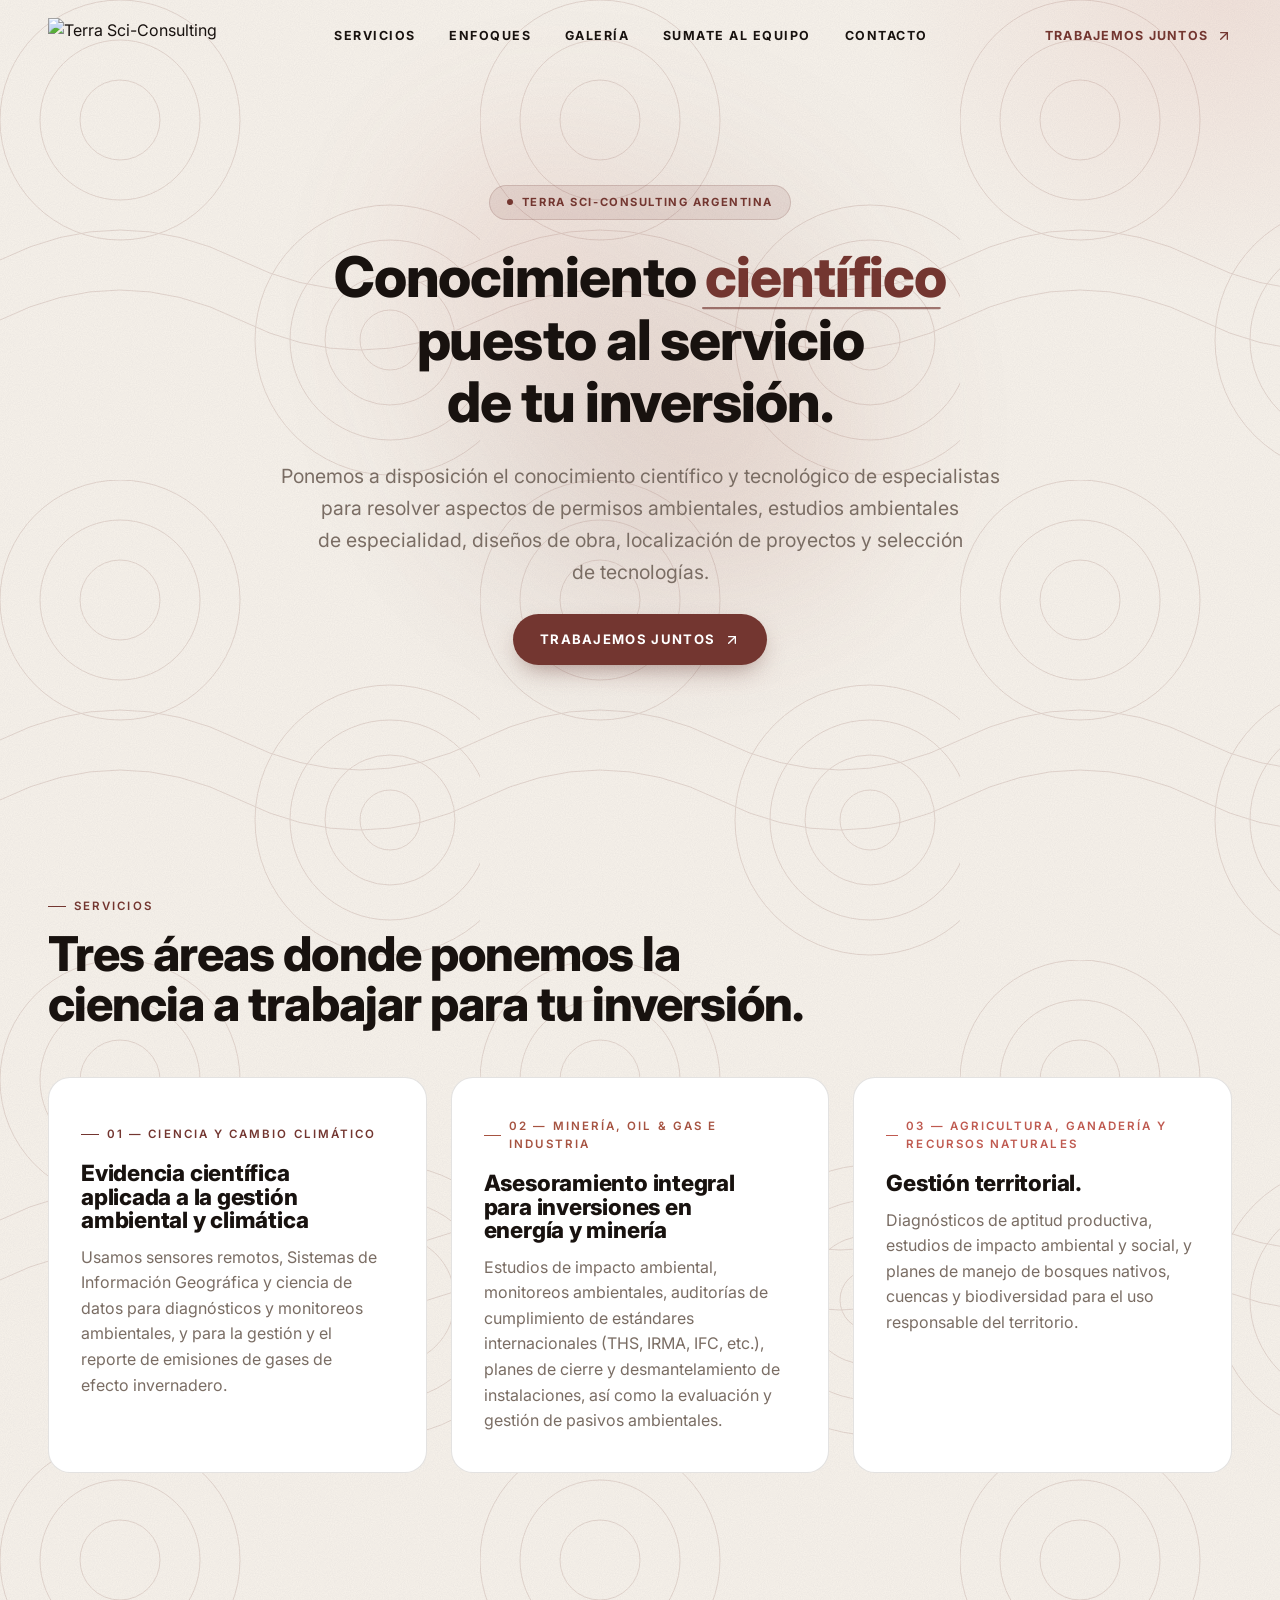
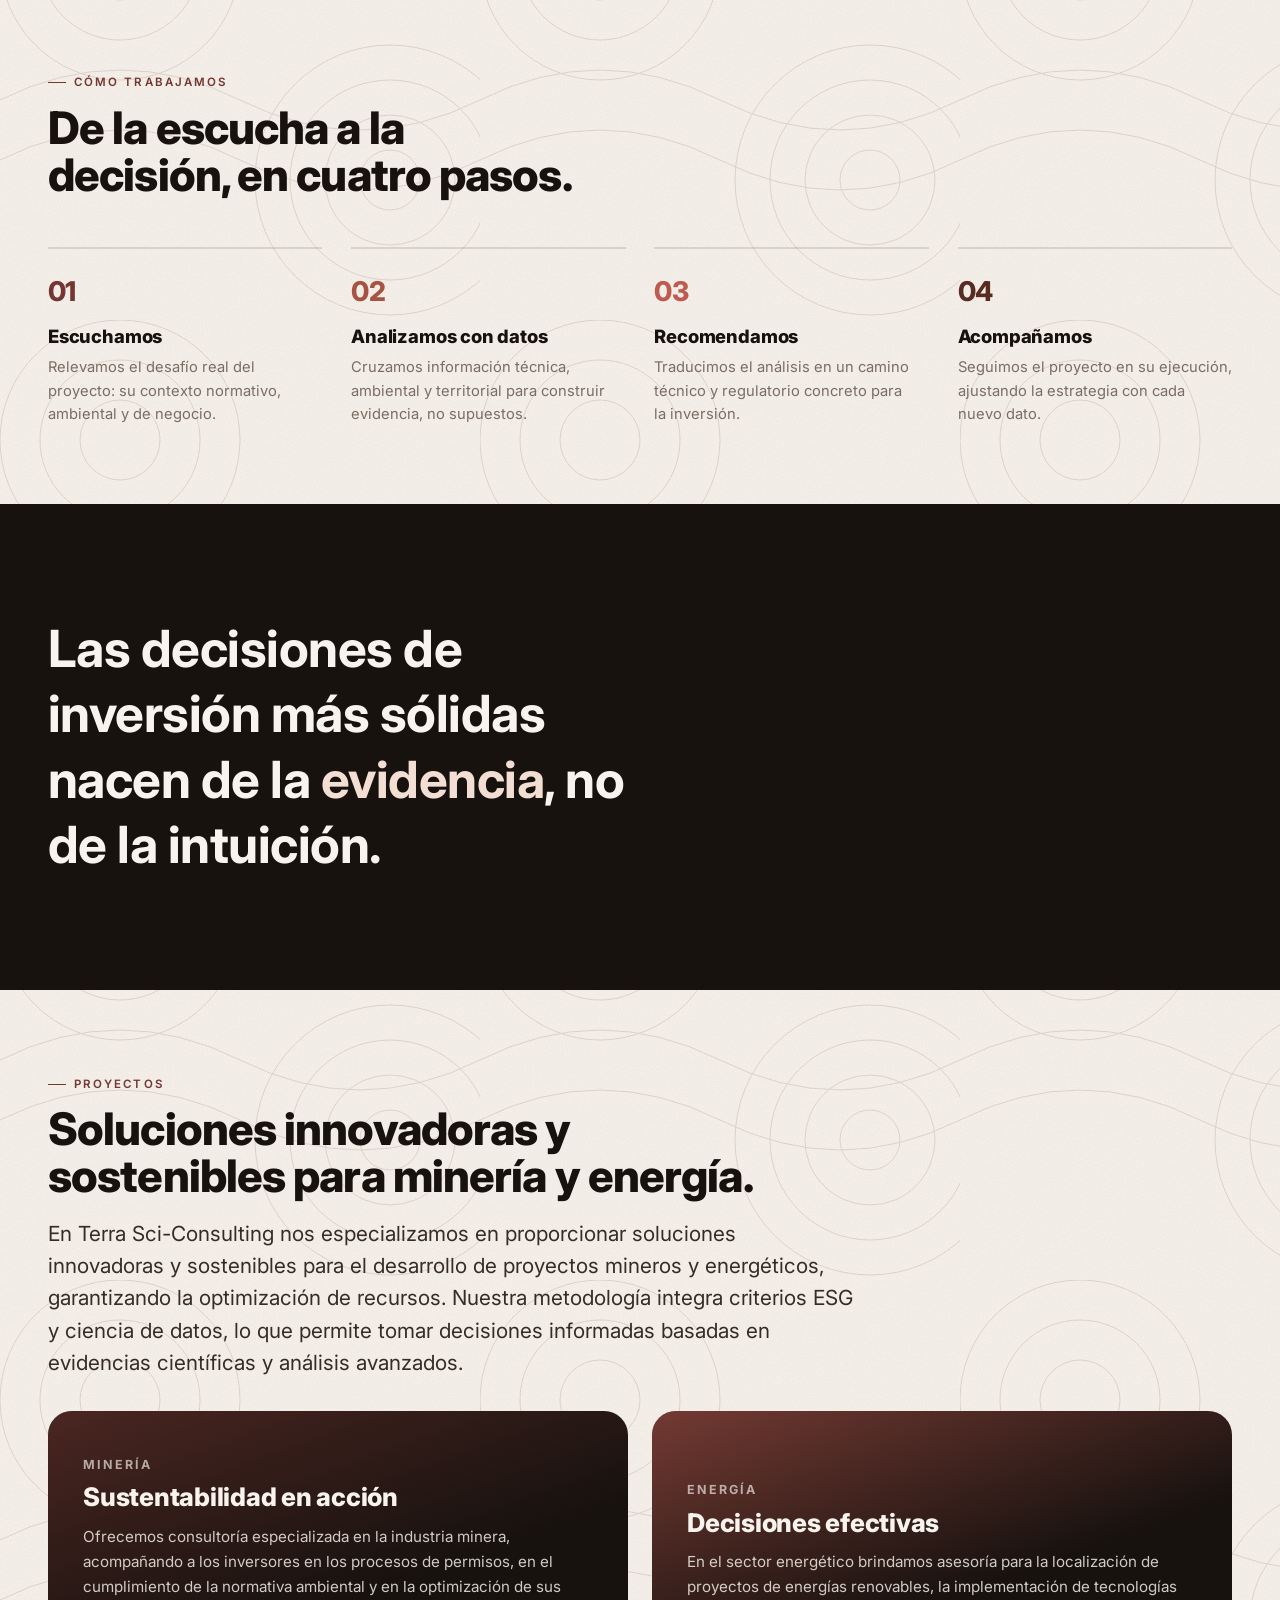
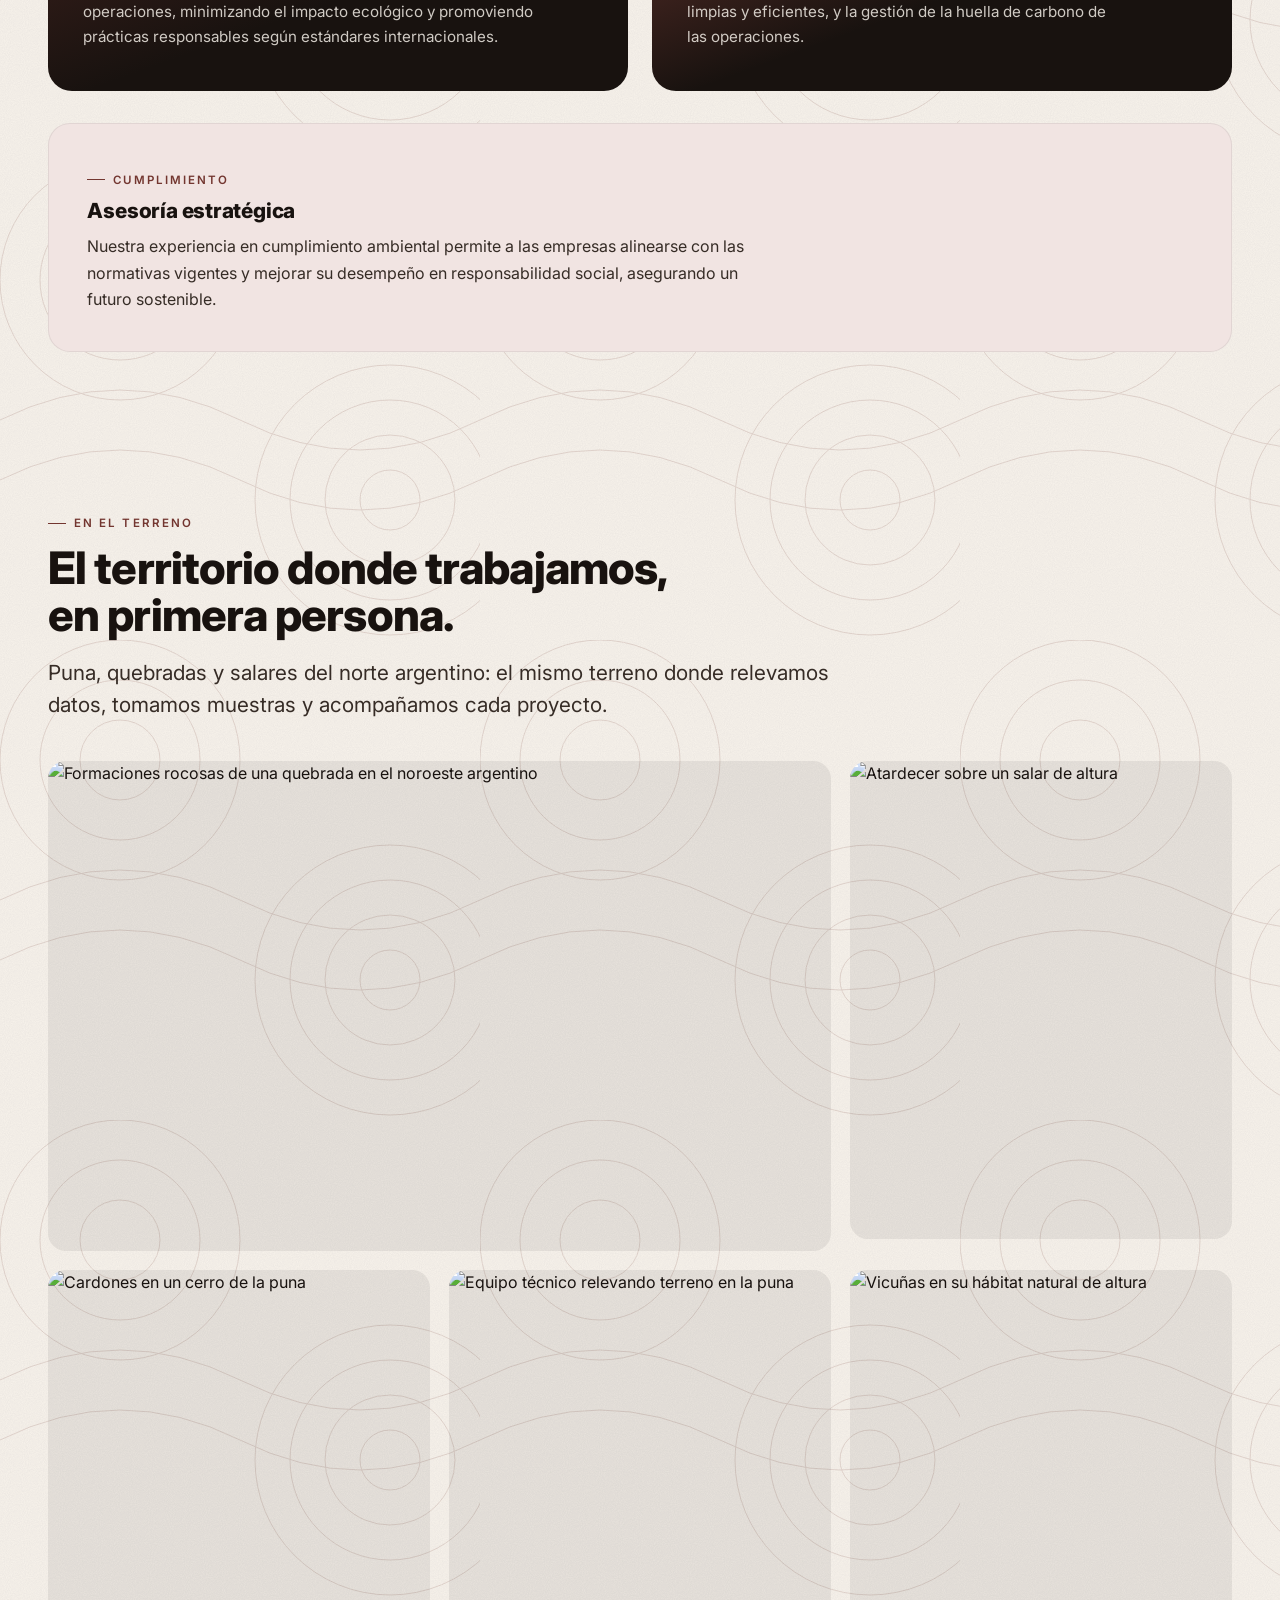
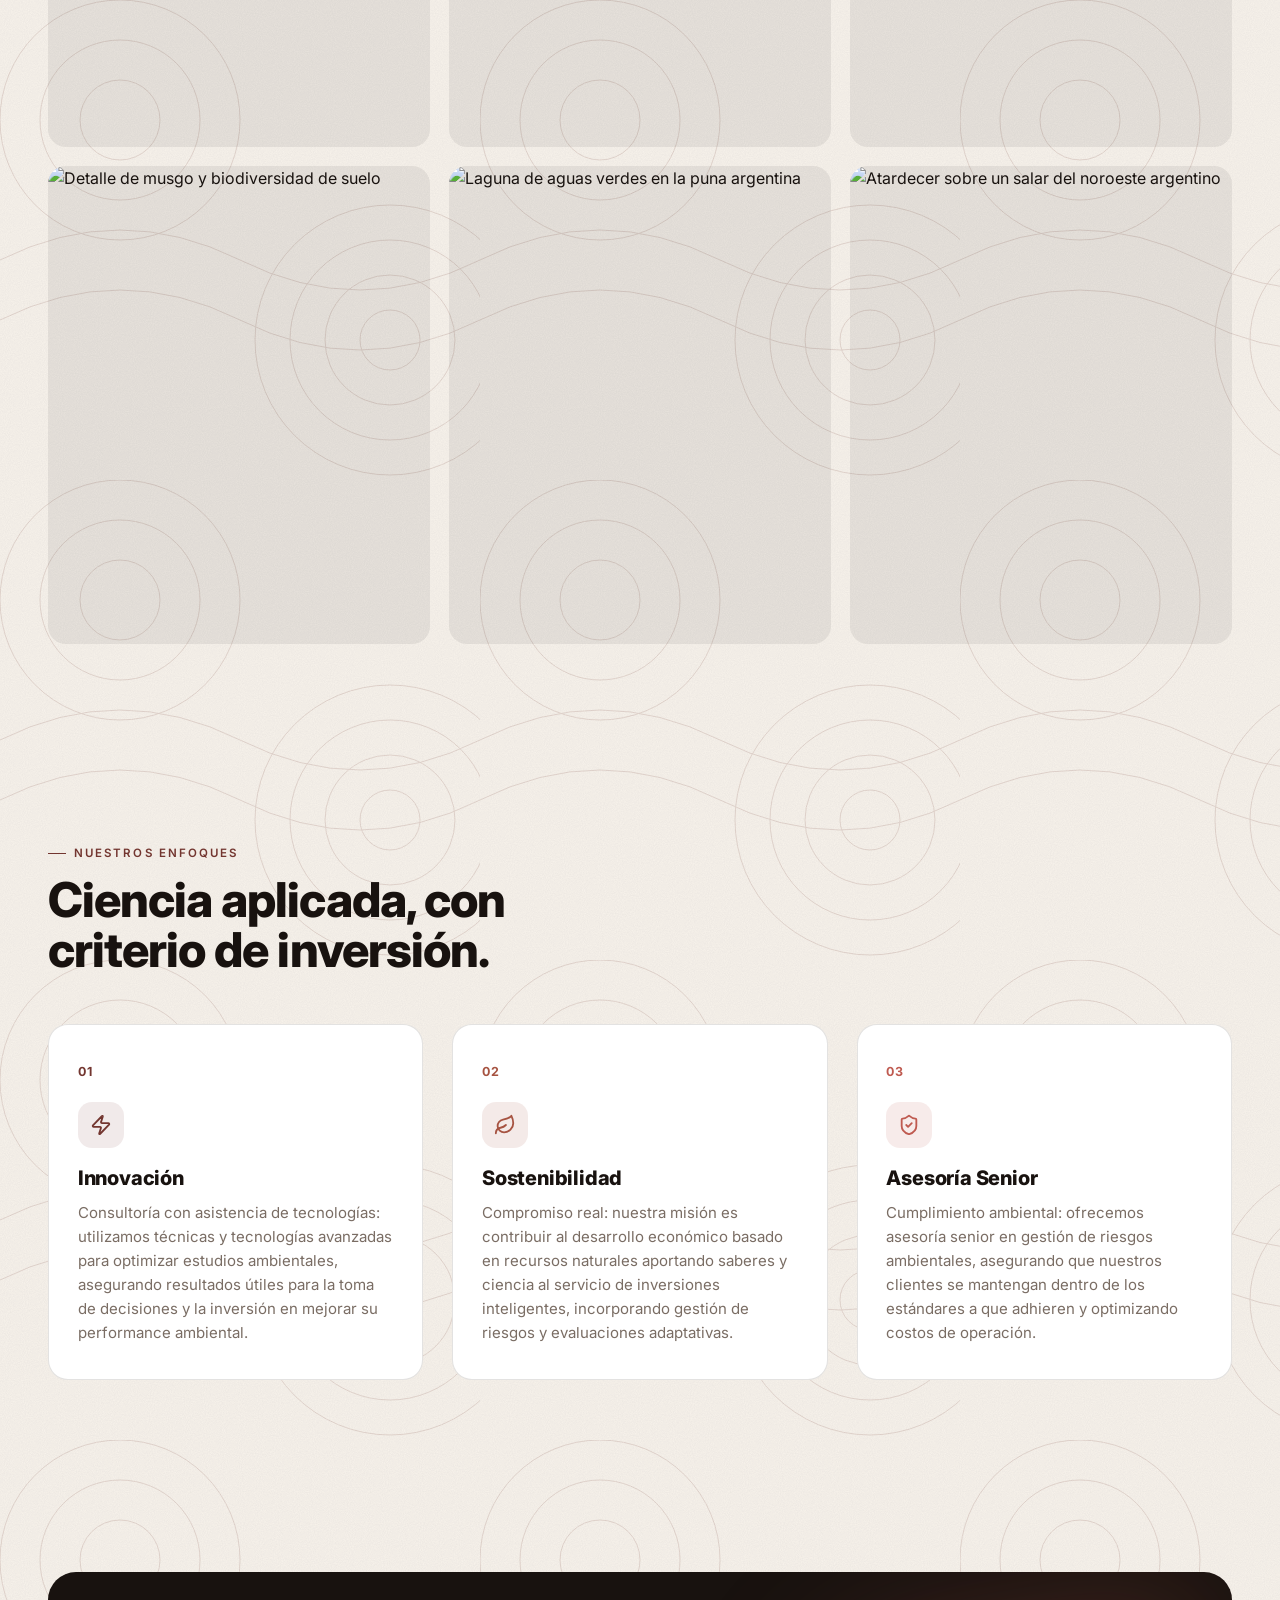
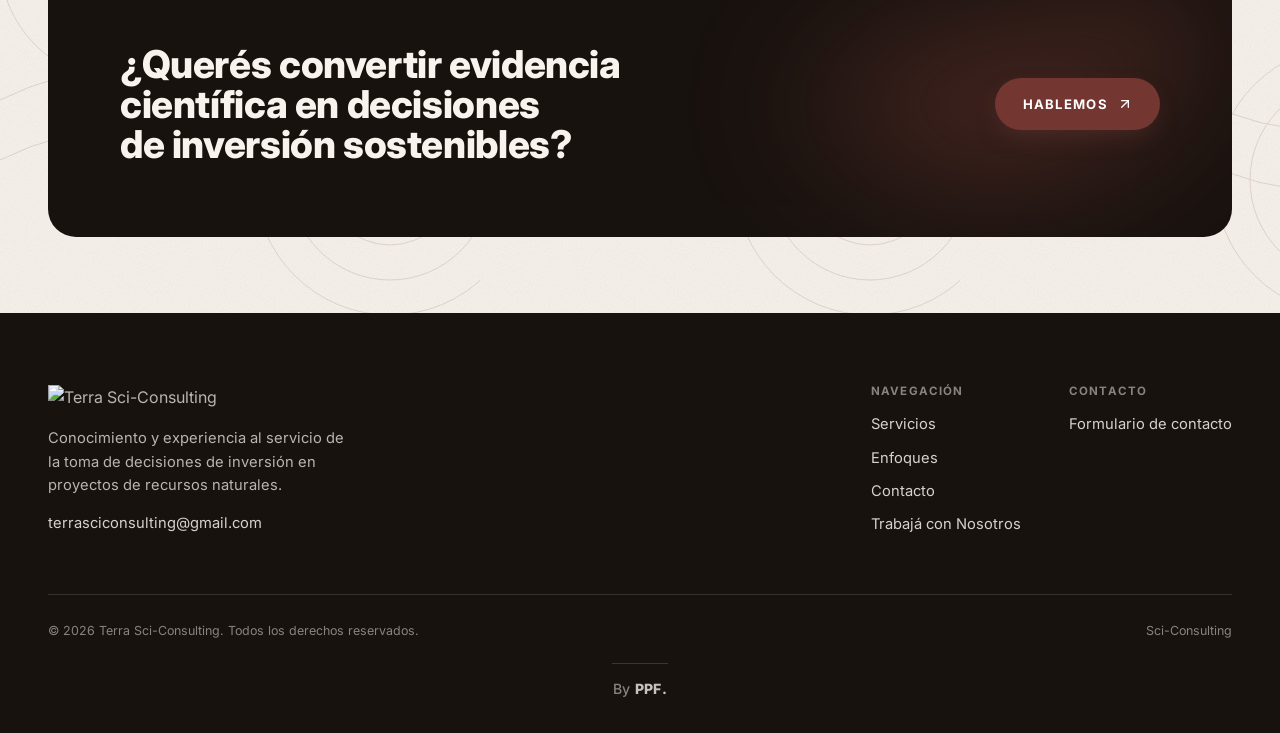
==== index.html @ 1a42ed9b "Add files via upload" ====
<!DOCTYPE html>
<html lang="es">
<head>
<meta charset="UTF-8" />
<meta name="viewport" content="width=device-width, initial-scale=1.0" />
<title>Terra Sci-Consulting — Ciencia al servicio de tus decisiones de inversión</title>
<meta name="description" content="Terra Sci-Consulting asesora inversores en proyectos mineros y energéticos con consultoría ambiental senior, ciencia de datos y criterios ESG." />
<link rel="canonical" href="https://terrasci.com.ar/" />
<meta name="theme-color" content="#733630" />

<meta property="og:type" content="website" />
<meta property="og:site_name" content="Terra Sci-Consulting" />
<meta property="og:locale" content="es_AR" />
<meta property="og:title" content="Terra Sci-Consulting — Ciencia al servicio de tus decisiones de inversión" />
<meta property="og:description" content="Terra Sci-Consulting asesora inversores en proyectos mineros y energéticos con consultoría ambiental senior, ciencia de datos y criterios ESG." />
<meta property="og:url" content="https://terrasci.com.ar/" />
<meta property="og:image" content="https://terrasci.com.ar/assets/img/og-cover.jpg" />
<meta property="og:image:width" content="1200" />
<meta property="og:image:height" content="630" />
<meta name="twitter:card" content="summary_large_image" />
<meta name="twitter:title" content="Terra Sci-Consulting — Ciencia al servicio de tus decisiones de inversión" />
<meta name="twitter:description" content="Terra Sci-Consulting asesora inversores en proyectos mineros y energéticos con consultoría ambiental senior, ciencia de datos y criterios ESG." />
<meta name="twitter:image" content="https://terrasci.com.ar/assets/img/og-cover.jpg" />

<script type="application/ld+json">
{
  "@context": "https://schema.org",
  "@type": "ProfessionalService",
  "name": "Terra Sci-Consulting",
  "url": "https://terrasci.com.ar/",
  "logo": "https://terrasci.com.ar/assets/logo/logo.png",
  "image": "https://terrasci.com.ar/assets/img/og-cover.jpg",
  "email": "terrasciconsulting@gmail.com",
  "description": "Consultoría científica y ambiental para inversores en proyectos mineros, energéticos y agropecuarios en Argentina.",
  "areaServed": "AR"
}
</script>

<link rel="icon" type="image/png" sizes="32x32" href="assets/logo/favicon-32.png" />
<link rel="apple-touch-icon" sizes="180x180" href="assets/logo/favicon-180.png" />

<link rel="preconnect" href="https://fonts.googleapis.com">
<link rel="preconnect" href="https://fonts.gstatic.com" crossorigin>
<link rel="stylesheet" href="https://fonts.googleapis.com/css2?family=Inter:wght@400;500;600;700;800&display=swap">

<link rel="stylesheet" href="styles.css?v=20260704a" />
</head>
<body>
<a class="skip-link" href="#main">Saltar al contenido</a>

<nav class="nav" data-fade-down>
  <div class="container nav-row">
    <a class="nav-logo" href="index.html" aria-label="Terra Sci-Consulting — Inicio">
      <img src="assets/logo/logo.png" alt="Terra Sci-Consulting" />
    </a>
    <div class="nav-links">
      <a class="nav-link" href="#servicios">Servicios</a>
      <a class="nav-link" href="#enfoques">Enfoques</a>
      <a class="nav-link" href="#terreno">Galería</a>
      <a class="nav-link" href="trabaja-con-nosotros.html">Sumate al equipo</a>
      <a class="nav-link" href="contacto.html">Contacto</a>
    </div>
    <a class="nav-cta" href="contacto.html">
      Trabajemos Juntos
      <svg viewBox="0 0 24 24" fill="none" stroke="currentColor" stroke-width="2" stroke-linecap="round" stroke-linejoin="round"><path d="M7 17 17 7"/><path d="M7 7h10v10"/></svg>
    </a>
    <button class="nav-burger" data-menu-open aria-label="Abrir menú">
      <span></span><span></span><span></span>
    </button>
  </div>
</nav>

<div class="nav-mobile" data-mobile-menu data-open="false" aria-hidden="true">
  <div class="nav-mobile-top">
    <a class="nav-logo" href="index.html">
      <img src="assets/logo/logo.png" alt="Terra Sci-Consulting" />
    </a>
    <button class="nav-mobile-close" data-menu-close aria-label="Cerrar menú">
      <svg viewBox="0 0 24 24" fill="none" stroke="currentColor" stroke-width="2" stroke-linecap="round" stroke-linejoin="round"><path d="M18 6 6 18"/><path d="m6 6 12 12"/></svg>
    </button>
  </div>
  <div class="nav-mobile-links">
    <a href="#servicios">Servicios</a>
    <a href="#enfoques">Enfoques</a>
    <a href="#terreno">Galería</a>
    <a href="trabaja-con-nosotros.html">Sumate al equipo</a>
    <a href="contacto.html">Contacto</a>
  </div>
  <a class="nav-mobile-cta" href="contacto.html">
    Trabajemos Juntos
    <svg viewBox="0 0 24 24" fill="none" stroke="currentColor" stroke-width="2" stroke-linecap="round" stroke-linejoin="round"><path d="M7 17 17 7"/><path d="M7 7h10v10"/></svg>
  </a>
</div>

<main id="main">
  <section class="hero hero-centered">
    <div class="hero-blob" aria-hidden="true"></div>
    <img class="mark-watermark mark-br" src="assets/logo/terra-mark-maroon.png" alt="" aria-hidden="true" />
    <div class="hero-inner-centered container">
      <span class="hero-badge" data-fade-up style="transition-delay:.05s">Terra Sci-Consulting Argentina</span>
      <h1 class="hero-title-center" data-fade-up style="transition-delay:.18s">Conocimiento <span class="accent-word">científico<svg class="accent-underline" viewBox="0 0 200 20" preserveAspectRatio="none" aria-hidden="true"><path d="M2 12 L198 12" /></svg></span> puesto al servicio de tu inversión.</h1>
      <p class="hero-subtitle-center" data-fade-up style="transition-delay:.32s">Ponemos a disposición el conocimiento científico y tecnológico de especialistas para resolver aspectos de permisos ambientales, estudios ambientales de especialidad, diseños de obra, localización de proyectos y selección de tecnologías.</p>
      <a class="btn btn-primary" href="contacto.html" data-fade-up style="transition-delay:.46s">
        Trabajemos Juntos
        <svg viewBox="0 0 24 24" width="16" height="16" fill="none" stroke="currentColor" stroke-width="2" stroke-linecap="round" stroke-linejoin="round"><path d="M7 17 17 7"/><path d="M7 7h10v10"/></svg>
      </a>
    </div>
  </section>

  <section class="section" id="servicios">
    <div class="container">
      <span class="eyebrow" data-reveal>Servicios</span>
      <h2 class="h-display" data-reveal style="margin-top:.8rem; font-size:clamp(1.9rem,4vw,3rem); max-width:26ch;">
        Tres áreas donde ponemos la ciencia a trabajar para tu inversión.
      </h2>

      <div class="servicios-grid">
        <article class="servicio-card" data-reveal>
          <span class="eyebrow">01 — Ciencia y Cambio Climático</span>
          <h3>Evidencia científica aplicada a la gestión ambiental y climática</h3>
          <p>Usamos sensores remotos, Sistemas de Información Geográfica y ciencia de datos para diagnósticos y monitoreos ambientales, y para la gestión y el reporte de emisiones de gases de efecto invernadero.</p>
        </article>
        <article class="servicio-card" data-reveal style="transition-delay:.08s">
          <span class="eyebrow">02 — Minería, Oil &amp; Gas e Industria</span>
          <h3>Asesoramiento integral para inversiones en energía y minería</h3>
          <p>Estudios de impacto ambiental, monitoreos ambientales, auditorías de cumplimiento de estándares internacionales (THS, IRMA, IFC, etc.), planes de cierre y desmantelamiento de instalaciones, así como la evaluación y gestión de pasivos ambientales.</p>
        </article>
        <article class="servicio-card" data-reveal style="transition-delay:.16s">
          <span class="eyebrow">03 — Agricultura, Ganadería y Recursos Naturales</span>
          <h3>Gestión territorial.</h3>
          <p>Diagnósticos de aptitud productiva, estudios de impacto ambiental y social, y planes de manejo de bosques nativos, cuencas y biodiversidad para el uso responsable del territorio.</p>
        </article>
      </div>
    </div>
  </section>

  <section class="section-tight" id="metodologia">
    <div class="container">
      <span class="eyebrow" data-reveal>Cómo trabajamos</span>
      <h2 class="h-display" data-reveal style="margin-top:.8rem; font-size:clamp(1.9rem,4vw,2.8rem); max-width:24ch;">
        De la escucha a la decisión, en cuatro pasos.
      </h2>

      <div class="steps-grid">
        <article class="step-card" data-reveal>
          <span class="step-num">01</span>
          <h3>Escuchamos</h3>
          <p>Relevamos el desafío real del proyecto: su contexto normativo, ambiental y de negocio.</p>
        </article>
        <article class="step-card" data-reveal style="transition-delay:.08s">
          <span class="step-num">02</span>
          <h3>Analizamos con datos</h3>
          <p>Cruzamos información técnica, ambiental y territorial para construir evidencia, no supuestos.</p>
        </article>
        <article class="step-card" data-reveal style="transition-delay:.16s">
          <span class="step-num">03</span>
          <h3>Recomendamos</h3>
          <p>Traducimos el análisis en un camino técnico y regulatorio concreto para la inversión.</p>
        </article>
        <article class="step-card" data-reveal style="transition-delay:.24s">
          <span class="step-num">04</span>
          <h3>Acompañamos</h3>
          <p>Seguimos el proyecto en su ejecución, ajustando la estrategia con cada nuevo dato.</p>
        </article>
      </div>
    </div>
  </section>

  <section class="quote-band">
    <div class="container">
      <p class="quote-band-text" data-reveal>Las decisiones de inversión más sólidas nacen de la <span class="accent-word-invert">evidencia</span>, no de la intuición.</p>
    </div>
  </section>

  <section class="section-tight has-mark" id="proyectos">
    <img class="mark-watermark mark-tl" src="assets/logo/terra-mark-maroon.png" alt="" aria-hidden="true" />
    <div class="container">
      <span class="eyebrow" data-reveal>Proyectos</span>
      <h2 class="h-display" data-reveal style="margin-top:.8rem; font-size:clamp(1.9rem,4vw,2.8rem); max-width:26ch;">
        Soluciones innovadoras y sostenibles para minería y energía.
      </h2>
      <p class="lede" data-reveal style="margin-top:1.1rem;">
        En Terra Sci-Consulting nos especializamos en proporcionar soluciones innovadoras y sostenibles para el desarrollo de proyectos mineros y energéticos, garantizando la optimización de recursos. Nuestra metodología integra criterios ESG y ciencia de datos, lo que permite tomar decisiones informadas basadas en evidencias científicas y análisis avanzados.
      </p>

      <div class="focus-grid">
        <article class="focus-card" data-reveal>
          <span class="h-kicker">Minería</span>
          <h3>Sustentabilidad en acción</h3>
          <p>Ofrecemos consultoría especializada en la industria minera, acompañando a los inversores en los procesos de permisos, en el cumplimiento de la normativa ambiental y en la optimización de sus operaciones, minimizando el impacto ecológico y promoviendo prácticas responsables según estándares internacionales.</p>
        </article>
        <article class="focus-card" data-reveal style="transition-delay:.1s">
          <span class="h-kicker">Energía</span>
          <h3>Decisiones efectivas</h3>
          <p>En el sector energético brindamos asesoría para la localización de proyectos de energías renovables, la implementación de tecnologías limpias y eficientes, y la gestión de la huella de carbono de las operaciones.</p>
        </article>
      </div>

      <div class="compliance-block" data-reveal>
        <span class="eyebrow">Cumplimiento</span>
        <h3 style="margin-top:.7rem;">Asesoría estratégica</h3>
        <p>Nuestra experiencia en cumplimiento ambiental permite a las empresas alinearse con las normativas vigentes y mejorar su desempeño en responsabilidad social, asegurando un futuro sostenible.</p>
      </div>
    </div>
  </section>

  <section class="section-tight" id="terreno">
    <div class="container">
      <span class="eyebrow" data-reveal>En el Terreno</span>
      <h2 class="h-display" data-reveal style="margin-top:.8rem; font-size:clamp(1.9rem,4vw,2.8rem); max-width:26ch;">
        El territorio donde trabajamos, en primera persona.
      </h2>
      <p class="lede" data-reveal style="margin-top:1.1rem;">
        Puna, quebradas y salares del norte argentino: el mismo terreno donde relevamos datos, tomamos muestras y acompañamos cada proyecto.
      </p>

      <div class="gallery-grid">
        <figure class="gallery-item gallery-item-wide" data-reveal>
          <img src="assets/img/gallery-canyon.jpg" alt="Formaciones rocosas de una quebrada en el noroeste argentino" loading="lazy" decoding="async" />
        </figure>
        <figure class="gallery-item" data-reveal style="transition-delay:.06s">
          <img src="assets/img/gallery-salar.jpg" alt="Atardecer sobre un salar de altura" loading="lazy" decoding="async" />
        </figure>
        <figure class="gallery-item" data-reveal style="transition-delay:.12s">
          <img src="assets/img/gallery-cactus.jpg" alt="Cardones en un cerro de la puna" loading="lazy" decoding="async" />
        </figure>
        <figure class="gallery-item" data-reveal style="transition-delay:.18s">
          <img src="assets/img/gallery-campo.jpg" alt="Equipo técnico relevando terreno en la puna" loading="lazy" decoding="async" />
        </figure>
        <figure class="gallery-item" data-reveal style="transition-delay:.24s">
          <img src="assets/img/gallery-vicunas.jpg" alt="Vicuñas en su hábitat natural de altura" loading="lazy" decoding="async" />
        </figure>
        <figure class="gallery-item" data-reveal style="transition-delay:.3s">
          <img src="assets/img/gallery-musgo.jpg" alt="Detalle de musgo y biodiversidad de suelo" loading="lazy" decoding="async" />
        </figure>
        <figure class="gallery-item" data-reveal style="transition-delay:.36s">
          <img src="assets/img/gallery-foto-reemplazo.jpg" alt="Laguna de aguas verdes en la puna argentina" loading="lazy" decoding="async" />
        </figure>
        <figure class="gallery-item" data-reveal style="transition-delay:.42s">
          <img src="assets/img/gallery-salar-atardecer.jpg" alt="Atardecer sobre un salar del noroeste argentino" loading="lazy" decoding="async" />
        </figure>
      </div>
    </div>
  </section>

  <section class="section" id="enfoques">
    <div class="container">
      <span class="eyebrow" data-reveal>Nuestros Enfoques</span>
      <h2 class="h-display" data-reveal style="margin-top:.8rem; font-size:clamp(1.9rem,4vw,3rem); max-width:22ch;">
        Ciencia aplicada, con criterio de inversión.
      </h2>

      <div class="enfoques-grid">
        <article class="enfoque-card" data-reveal>
          <span class="enfoque-num">01</span>
          <div class="enfoque-icon" aria-hidden="true">
            <svg viewBox="0 0 24 24" fill="none" stroke="currentColor" stroke-width="2" stroke-linecap="round" stroke-linejoin="round"><path d="M4 14a1 1 0 0 1-.78-1.63l9.9-10.2a.5.5 0 0 1 .86.46l-1.92 6.02A1 1 0 0 0 13 10h7a1 1 0 0 1 .78 1.63l-9.9 10.2a.5.5 0 0 1-.86-.46l1.92-6.02A1 1 0 0 0 11 14z"/></svg>
          </div>
          <h3>Innovación</h3>
          <p>Consultoría con asistencia de tecnologías: utilizamos técnicas y tecnologías avanzadas para optimizar estudios ambientales, asegurando resultados útiles para la toma de decisiones y la inversión en mejorar su performance ambiental.</p>
        </article>
        <article class="enfoque-card" data-reveal style="transition-delay:.08s">
          <span class="enfoque-num">02</span>
          <div class="enfoque-icon" aria-hidden="true">
            <svg viewBox="0 0 24 24" fill="none" stroke="currentColor" stroke-width="2" stroke-linecap="round" stroke-linejoin="round"><path d="M11 20A7 7 0 0 1 9.8 6.1C15.5 5 17 4.48 19 2c1 2 2 4.18 2 8 0 5.5-4.78 10-10 10Z"/><path d="M2 21c0-3 1.85-5.36 5.08-6C9.5 14.52 12 13 13 12"/></svg>
          </div>
          <h3>Sostenibilidad</h3>
          <p>Compromiso real: nuestra misión es contribuir al desarrollo económico basado en recursos naturales aportando saberes y ciencia al servicio de inversiones inteligentes, incorporando gestión de riesgos y evaluaciones adaptativas.</p>
        </article>
        <article class="enfoque-card" data-reveal style="transition-delay:.16s">
          <span class="enfoque-num">03</span>
          <div class="enfoque-icon" aria-hidden="true">
            <svg viewBox="0 0 24 24" fill="none" stroke="currentColor" stroke-width="2" stroke-linecap="round" stroke-linejoin="round"><path d="M20 13c0 5-3.5 7.5-7.66 8.95a1 1 0 0 1-.67-.01C7.5 20.5 4 18 4 13V6a1 1 0 0 1 1-1c2 0 4.5-1.2 6.24-2.72a1.17 1.17 0 0 1 1.52 0C14.51 3.81 17 5 19 5a1 1 0 0 1 1 1z"/><path d="m9 12 2 2 4-4"/></svg>
          </div>
          <h3>Asesoría Senior</h3>
          <p>Cumplimiento ambiental: ofrecemos asesoría senior en gestión de riesgos ambientales, asegurando que nuestros clientes se mantengan dentro de los estándares a que adhieren y optimizando costos de operación.</p>
        </article>
      </div>
    </div>
  </section>

  <section class="section-tight">
    <div class="container">
      <div class="cta-band" data-reveal>
        <img class="mark-watermark mark-br" src="assets/logo/terra-mark-white.png" alt="" aria-hidden="true" style="opacity:.1" />
        <h2>¿Querés convertir evidencia científica en decisiones de inversión sostenibles?</h2>
        <a class="btn btn-primary" href="contacto.html">
          Hablemos
          <svg viewBox="0 0 24 24" width="16" height="16" fill="none" stroke="currentColor" stroke-width="2" stroke-linecap="round" stroke-linejoin="round"><path d="M7 17 17 7"/><path d="M7 7h10v10"/></svg>
        </a>
      </div>
    </div>
  </section>
</main>

<footer class="footer">
  <div class="container">
    <div class="footer-top">
      <div class="footer-brand">
        <img src="assets/logo/terra-logo-white.png" alt="Terra Sci-Consulting" />
        <p class="footer-tag">Conocimiento y experiencia al servicio de la toma de decisiones de inversión en proyectos de recursos naturales.</p>
        <a class="footer-email" href="mailto:terrasciconsulting@gmail.com">terrasciconsulting@gmail.com</a>
      </div>
      <div class="footer-cols">
        <div class="footer-col">
          <h4>Navegación</h4>
          <a href="#servicios">Servicios</a>
          <a href="#enfoques">Enfoques</a>
          <a href="contacto.html">Contacto</a>
          <a href="trabaja-con-nosotros.html">Trabajá con Nosotros</a>
        </div>
        <div class="footer-col">
          <h4>Contacto</h4>
          <a href="contacto.html">Formulario de contacto</a>
        </div>
      </div>
    </div>
    <div class="footer-bottom">
      <span>© 2026 Terra Sci-Consulting. Todos los derechos reservados.</span>
      <span>Sci-Consulting</span>
    </div>
    <div class="footer-credit">
      <div class="footer-credit-rule"></div>
      <p>By <strong>PPF.</strong></p>
    </div>
  </div>
</footer>

<script defer src="lib/gsap.min.js"></script>
<script defer src="lib/ScrollTrigger.min.js"></script>
<script defer src="lib/manifest.js?v=20260703d"></script>
<script defer src="main.js?v=20260703d"></script>
</body>
</html>
---- styles.css ----
/* =============================================================
   1. Tokens
   ============================================================= */
@property --mesh-x { syntax: "<percentage>"; inherits: false; initial-value: 30%; }
@property --mesh-y { syntax: "<percentage>"; inherits: false; initial-value: 30%; }

:root {
  --bg:          #F8F3EC;   /* warm cream */
  --bg-blush:    #F3DED4;   /* soft peach, derived from the terracotta swatch */
  --bg-blush-2:  #F1E4E2;   /* soft mauve-cream, derived from the mauve swatch */
  --paper:       #FFFFFF;
  --ink:         #18120F;   /* warm near-black */
  --ink-soft:    #362C26;
  --ink-mute:    #7A6D64;

  /* Official brand palette */
  --brand-deep:       #592C22;   /* darkest maroon */
  --brand-maroon:     #733630;   /* primary accent */
  --brand-terracotta: #A65341;
  --brand-coral:      #BF5A50;
  --brand-mauve:      #BFACAA;

  --accent:      var(--brand-maroon);
  --accent-dark: var(--brand-deep);
  --accent-soft: rgba(115, 54, 48, 0.10);
  --line:        rgba(24, 18, 15, 0.12);
  --line-soft:   rgba(24, 18, 15, 0.07);

  --sans: "Inter", -apple-system, BlinkMacSystemFont, "Segoe UI", system-ui, sans-serif;

  --ease-out:    cubic-bezier(0.16, 1, 0.3, 1);
  --ease-in:     cubic-bezier(0.7, 0, 0.84, 0);
  --ease-soft:   cubic-bezier(0.25, 0.46, 0.45, 0.94);
  --ease-reveal: cubic-bezier(0.22, 1, 0.36, 1);

  --nav-h: 84px;
  --container: 1320px;
}

/* =============================================================
   2. Reset & base
   ============================================================= */
*, *::before, *::after { box-sizing: border-box; margin: 0; }
html {
  -webkit-text-size-adjust: 100%;
  tab-size: 2;
  overflow-x: clip;
  scroll-behavior: smooth;
}
@media (prefers-reduced-motion: reduce) { html { scroll-behavior: auto; } }

body {
  font-family: var(--sans);
  font-size: 16px;
  line-height: 1.6;
  color: var(--ink);
  background-color: var(--bg);
  /* Brand texture that runs the full height of the document — no per-section
     seams, since it's painted once as the page's own background. Blends three
     tones from the official palette so the whole page carries a bit of color,
     not just a single flat maroon corner. */
  background-image:
    radial-gradient(40vw 34vw at 96% 0%,  rgba(191, 90, 80, .10) 0%, transparent 68%),   /* coral */
    radial-gradient(36vw 32vw at 2% 100%, rgba(166, 83, 65, .09) 0%, transparent 68%),   /* terracotta */
    radial-gradient(30vw 26vw at 50% 60vh, rgba(191, 172, 170, .12) 0%, transparent 72%), /* mauve — vh-based so its intensity doesn't vary with each page's total length */
    url("data:image/svg+xml;utf8,<svg xmlns='http://www.w3.org/2000/svg' viewBox='0 0 200 200'><filter id='n'><feTurbulence type='fractalNoise' baseFrequency='0.85' numOctaves='3' stitchTiles='stitch'/><feColorMatrix values='0 0 0 0 0 0 0 0 0 0 0 0 0 0 0 0 0 0 0.05 0'/></filter><rect width='100%25' height='100%25' filter='url(%23n)'/></svg>"),
    url("data:image/svg+xml;utf8,<svg xmlns='http://www.w3.org/2000/svg' width='480' height='480' viewBox='0 0 480 480'><g fill='none' stroke='%23733630' stroke-width='1' opacity='0.16'><circle cx='120' cy='120' r='40'/><circle cx='120' cy='120' r='80'/><circle cx='120' cy='120' r='120'/><circle cx='390' cy='340' r='30'/><circle cx='390' cy='340' r='65'/><circle cx='390' cy='340' r='100'/><circle cx='390' cy='340' r='135'/><path d='M0 260 Q120 200 240 260 T480 260'/><path d='M0 320 Q120 260 240 320 T480 320'/></g></svg>");
  /* Grain + topo pattern are baked directly into body's own background (not a
     separate fixed/blended layer) so mobile browsers can't desync them from
     the rest of the page during scroll. */
  background-repeat: no-repeat, no-repeat, no-repeat, repeat, repeat;
  background-size: auto, auto, auto, 180px 180px, 480px 480px;
  -webkit-font-smoothing: antialiased;
  -moz-osx-font-smoothing: grayscale;
  text-rendering: optimizeLegibility;
  overflow-x: clip;
  overscroll-behavior-y: none;
}

img, svg, video { display: block; max-width: 100%; }
img { height: auto; }
button { font: inherit; color: inherit; cursor: pointer; border: 0; background: none; }
a { color: inherit; text-decoration: none; }
p { text-wrap: pretty; }
h1, h2, h3, h4 { text-wrap: balance; line-height: 1.05; letter-spacing: -0.01em; }
ul { list-style: none; padding: 0; }
input, textarea { font: inherit; color: inherit; }

::selection { background: var(--accent); color: var(--paper); }

:focus-visible {
  outline: 2px solid var(--accent);
  outline-offset: 3px;
  border-radius: 3px;
}

.skip-link {
  position: fixed; top: -100px; left: 1rem; z-index: 9999;
  padding: .7rem 1.1rem; background: var(--ink); color: var(--bg);
  border-radius: 6px; font-weight: 600; font-size: .85rem;
  transition: top .3s var(--ease-out);
}
.skip-link:focus { top: 1rem; }

/* Brand watermark mark — the isolated "t." glyph, reused as a recurring texture.
   Each host section is `.has-mark` (contains it) so instances never bleed into
   the next section and collide with one another. */
.has-mark { position: relative; overflow: hidden; }
.mark-watermark {
  position: absolute; z-index: 0;
  pointer-events: none; user-select: none;
  opacity: .05;
  width: clamp(200px, 22vw, 340px); height: auto;
}
.mark-tr { top: 6%; right: -3%; transform: rotate(8deg); }
.mark-tl { top: 6%; left: -3%; transform: rotate(-8deg); }
.mark-bl { bottom: 6%; left: -3%; transform: rotate(-6deg); }
.mark-br { bottom: 6%; right: -3%; transform: rotate(6deg); }

/* =============================================================
   3. Utilities
   ============================================================= */
.container { max-width: var(--container); margin-inline: auto; padding-inline: 1.5rem; position: relative; z-index: 1; }
@media (min-width: 720px)  { .container { padding-inline: 2.5rem; } }
@media (min-width: 1280px) { .container { padding-inline: 3rem; } }

.sr-only {
  position: absolute; width: 1px; height: 1px; padding: 0; margin: -1px;
  overflow: hidden; clip: rect(0,0,0,0); white-space: nowrap; border: 0;
}

.eyebrow {
  font-size: .72rem; font-weight: 600; letter-spacing: .18em; text-transform: uppercase;
  color: var(--accent);
  display: inline-flex; align-items: center; gap: .5rem;
}
.eyebrow::before {
  content: ""; width: 18px; height: 1px; background: var(--accent);
}

.section { padding-block: clamp(4rem, 9vw, 7.5rem); }
.section-tight { padding-block: clamp(3rem, 6vw, 5rem); }

[data-reveal] {
  opacity: 0; transform: translateY(32px);
  transition: opacity .8s var(--ease-reveal), transform .8s var(--ease-reveal);
}
[data-reveal].is-revealed { opacity: 1; transform: none; }

/* =============================================================
   4. Typography
   ============================================================= */
.h-display {
  font-weight: 800;
  letter-spacing: -0.02em;
  color: var(--ink);
}
.h-kicker {
  font-size: .78rem; font-weight: 700; letter-spacing: .16em; text-transform: uppercase;
  color: var(--ink-mute);
}
.lede {
  font-size: clamp(1.05rem, 2vw, 1.3rem);
  color: var(--ink-soft);
  max-width: 62ch;
  line-height: 1.55;
}

/* =============================================================
   5. Buttons & links
   ============================================================= */
.btn {
  display: inline-flex; align-items: center; gap: .55rem;
  padding: .95rem 1.7rem;
  font-size: .82rem; font-weight: 700; letter-spacing: .1em; text-transform: uppercase;
  border-radius: 999px;
  transition: transform .45s var(--ease-soft), box-shadow .45s var(--ease-soft), background .35s var(--ease-out), color .35s var(--ease-out);
}
.btn-primary {
  position: relative; overflow: hidden; isolation: isolate;
  background: var(--accent); color: var(--paper);
  box-shadow: 0 10px 24px -8px rgba(104,59,53,.55), 0 0 0 0 rgba(104,59,53,.4);
  animation: btnPulse 2.8s ease-in-out infinite;
}
.btn-primary::after {
  content: ""; position: absolute; inset: 0; z-index: -1;
  background: linear-gradient(115deg, transparent 30%, rgba(255,255,255,.4) 50%, transparent 70%);
  transform: translateX(-130%);
  transition: transform .75s var(--ease-soft);
}
.btn-primary:hover::after { transform: translateX(130%); }
.btn-primary:hover {
  transform: translateY(-3px);
  box-shadow: 0 18px 34px -10px rgba(104,59,53,.6), 0 0 0 0 rgba(104,59,53,.4);
  background: var(--accent-dark);
  animation-play-state: paused;
}
@keyframes btnPulse {
  0%, 100% { box-shadow: 0 10px 24px -8px rgba(104,59,53,.55), 0 0 0 0 rgba(104,59,53,.4); }
  50% { box-shadow: 0 10px 24px -8px rgba(104,59,53,.55), 0 0 0 9px rgba(104,59,53,0); }
}
@media (prefers-reduced-motion: reduce) { .btn-primary { animation: none; } }
.btn-ghost {
  border: 1.5px solid var(--ink); color: var(--ink);
}
.btn-ghost:hover { background: var(--ink); color: var(--bg); transform: translateY(-3px); }

.link-arrow {
  display: inline-flex; align-items: center; gap: .4rem;
  font-weight: 600; color: var(--accent);
  position: relative;
}
.link-arrow svg { width: 1em; height: 1em; transition: transform .45s var(--ease-soft); }
.link-arrow:hover svg { transform: translate(3px, -3px); }
.link-arrow::after {
  content: ""; position: absolute; left: 0; right: 1.4em; bottom: -3px;
  height: 1px; background: currentColor;
  transform: scaleX(0); transform-origin: left;
  transition: transform .45s var(--ease-soft);
}
.link-arrow:hover::after { transform: scaleX(1); }

/* =============================================================
   6. Nav
   ============================================================= */
.nav {
  position: fixed; inset-inline: 0; top: 0; z-index: 300;
  padding-block: 1.1rem;
  transition: background-color .4s var(--ease-out), backdrop-filter .4s var(--ease-out), box-shadow .4s var(--ease-out), padding .4s var(--ease-out);
}
.nav.is-scrolled {
  background: rgba(248, 243, 236, 0.88);
  backdrop-filter: blur(14px) saturate(140%);
  -webkit-backdrop-filter: blur(14px) saturate(140%);
  box-shadow: 0 1px 0 var(--line);
  padding-block: .7rem;
}
.nav-row {
  display: flex; align-items: center; justify-content: space-between; gap: 1rem;
}
.nav-logo { display: inline-flex; align-items: center; }
.nav-logo img { height: 30px; width: auto; }
@media (min-width: 720px) { .nav-logo img { height: 36px; } }

.nav-links {
  display: none; align-items: center; gap: 2.1rem;
}
@media (min-width: 960px) { .nav-links { display: flex; } }
.nav-link {
  font-size: .78rem; font-weight: 700; letter-spacing: .12em; text-transform: uppercase;
  position: relative; padding-block: .3rem;
}
.nav-link::after {
  content: ""; position: absolute; left: 0; right: 0; bottom: -1px;
  height: 2px; background: var(--accent);
  transform: scaleX(0); transform-origin: right;
  transition: transform .4s var(--ease-soft);
}
.nav-link:hover::after, .nav-link.is-active::after { transform: scaleX(1); transform-origin: left; }

.nav-cta {
  display: none;
}
@media (min-width: 960px) {
  .nav-cta {
    display: inline-flex; align-items: center; gap: .5rem;
    font-size: .78rem; font-weight: 700; letter-spacing: .1em; text-transform: uppercase;
    color: var(--accent);
  }
  .nav-cta svg { width: 16px; height: 16px; transition: transform .4s var(--ease-soft); }
  .nav-cta:hover svg { transform: translate(3px, -3px); }
}

.nav-burger {
  width: 42px; height: 42px; border-radius: 999px;
  background: var(--ink); display: flex; align-items: center; justify-content: center;
  flex-direction: column; gap: 4px;
  flex-shrink: 0;
}
@media (min-width: 960px) { .nav-burger { display: none; } }
.nav-burger span { width: 16px; height: 2px; background: var(--bg); border-radius: 2px; }

/* Mobile menu overlay */
.nav-mobile {
  position: fixed; inset: 0; z-index: 400;
  background: var(--bg);
  display: flex; flex-direction: column;
  padding: 1.1rem 1.5rem 2.5rem;
  clip-path: inset(0 0 100% 0);
  transition: clip-path .6s var(--ease-reveal);
}
.nav-mobile[data-open="true"] { clip-path: inset(0 0 0 0); }
.nav-mobile-top { display: flex; align-items: center; justify-content: space-between; }
.nav-mobile-close {
  width: 42px; height: 42px; border-radius: 999px; background: var(--ink);
  display: flex; align-items: center; justify-content: center;
}
.nav-mobile-close svg { width: 18px; height: 18px; color: var(--bg); }
.nav-mobile-links {
  display: flex; flex-direction: column; gap: 1.5rem; margin-top: 3.5rem;
}
.nav-mobile-links a {
  font-size: clamp(1.8rem, 8vw, 2.6rem); font-weight: 800; letter-spacing: -0.01em;
  text-transform: uppercase;
}
.nav-mobile-cta {
  margin-top: auto; display: inline-flex; align-items: center; gap: .6rem;
  font-size: 1.2rem; font-weight: 700; color: var(--accent);
}
.nav-mobile-cta svg { width: 22px; height: 22px; }

/* =============================================================
   7. Hero
   ============================================================= */
.hero {
  position: relative;
  min-height: 100svh;
  display: flex; flex-direction: column;
  overflow: hidden;
}
.hero-inner {
  position: relative; z-index: 1;
  display: flex; flex-direction: column;
  flex: 1;
}

.hero-centered {
  min-height: 86svh;
  display: flex; align-items: center; justify-content: center;
  padding-top: calc(var(--nav-h) + 2.5rem);
  padding-bottom: 3rem;
}

.hero-blob {
  position: absolute; z-index: 0; pointer-events: none;
  width: clamp(440px, 48vw, 800px); height: clamp(440px, 48vw, 800px);
  left: 50%; top: 48%;
  transform: translate(-50%, -50%);
  background:
    radial-gradient(38% 38% at 32% 30%, var(--brand-coral) 0%, transparent 70%),
    radial-gradient(42% 42% at 68% 62%, var(--brand-terracotta) 0%, transparent 72%),
    radial-gradient(circle, var(--brand-maroon) 0%, transparent 68%);
  opacity: .14; filter: blur(70px);
  animation: heroBlobDrift 22s ease-in-out infinite;
}
@keyframes heroBlobDrift {
  0%, 100% { transform: translate(-50%, -50%) scale(1); }
  50%      { transform: translate(-46%, -54%) scale(1.08); }
}

.hero-inner-centered {
  max-width: 900px; margin-inline: auto;
  display: flex; flex-direction: column; align-items: center;
  gap: 1.6rem; text-align: center;
}

.hero-badge {
  display: inline-flex; align-items: center; gap: .55rem;
  padding: .5rem 1.05rem;
  border-radius: 999px;
  background: var(--accent-soft);
  border: 1px solid rgba(104, 59, 53, .18);
  color: var(--accent);
  font-size: .7rem; font-weight: 700; letter-spacing: .14em; text-transform: uppercase;
}
.hero-badge::before {
  content: ""; width: 6px; height: 6px; border-radius: 50%; background: var(--accent); flex-shrink: 0;
}

.hero-title-center {
  font-size: clamp(2rem, 5vw, 3.5rem);
  font-weight: 800;
  letter-spacing: -0.02em;
  line-height: 1.12;
  color: var(--ink);
  max-width: 19ch;
}
.hero-title-center .accent-word {
  position: relative; display: inline-block; color: var(--accent);
}
.accent-underline {
  position: absolute; left: -2%; bottom: -.1em;
  width: 104%; height: .3em; overflow: visible;
}
.accent-underline path {
  fill: none; stroke: var(--accent); stroke-width: 2.5; stroke-linecap: round;
  opacity: .65;
  stroke-dasharray: 200; stroke-dashoffset: 200;
  transition: stroke-dashoffset .9s var(--ease-reveal) .9s;
}
.is-ready .accent-underline path { stroke-dashoffset: 0; }
@media (prefers-reduced-motion: reduce) { .accent-underline path { transition-duration: .01s; } }

.hero-subtitle-center {
  font-size: clamp(1rem, 1.6vw, 1.22rem);
  color: var(--ink-mute);
  max-width: 62ch;
  line-height: 1.65;
}

/* Load-in choreography for nav + hero content */
[data-fade-down] { opacity: 0; transform: translateY(-20px); transition: opacity .5s var(--ease-reveal), transform .5s var(--ease-reveal); }
.is-ready [data-fade-down] { opacity: 1; transform: none; }
[data-fade-up] { opacity: 0; transform: translateY(32px); transition: opacity .6s var(--ease-reveal), transform .6s var(--ease-reveal); }
.is-ready [data-fade-up] { opacity: 1; transform: none; }

/* =============================================================
   8. Page hero (inner pages)
   ============================================================= */
.page-hero {
  position: relative; overflow: hidden;
  padding-top: calc(var(--nav-h) + 3rem);
  padding-bottom: clamp(2.5rem, 6vw, 4.5rem);
}
.page-hero::before {
  content: ""; position: absolute; inset: 0; z-index: 0;
  background: radial-gradient(90% 80% at 90% 0%, var(--bg-blush) 0%, transparent 60%);
}
.page-hero .container { position: relative; z-index: 1; }
.page-hero h1 {
  font-size: clamp(2.4rem, 6vw, 4.4rem);
  font-weight: 800; letter-spacing: -0.02em;
  margin-top: .9rem; max-width: 16ch;
}

/* =============================================================
   9. Enfoques / pillars grid
   ============================================================= */
.enfoques-grid {
  margin-top: 3rem;
  display: grid; gap: 1.4rem;
  grid-template-columns: 1fr;
}
@media (min-width: 720px) { .enfoques-grid { grid-template-columns: repeat(3, 1fr); gap: 1.8rem; } }

.enfoque-card {
  background: var(--paper);
  border: 1px solid var(--line);
  border-radius: 20px;
  padding: 2.1rem 1.8rem;
  transition: transform .5s var(--ease-soft), box-shadow .5s var(--ease-soft), border-color .5s var(--ease-soft);
}
.enfoque-card:hover {
  transform: translateY(-6px);
  box-shadow: 0 30px 60px -24px rgba(24,18,15,.22);
  border-color: transparent;
}
.enfoque-num {
  font-size: .78rem; font-weight: 700; color: var(--accent); letter-spacing: .08em;
}
.enfoque-icon {
  margin-top: 1.1rem; width: 46px; height: 46px; border-radius: 14px;
  background: var(--accent-soft); color: var(--accent);
  display: flex; align-items: center; justify-content: center;
}
.enfoque-icon svg { width: 22px; height: 22px; }

/* Rotate through the brand palette so the three cards read as a family, not a repeat */
.enfoque-card:nth-child(2) .enfoque-num { color: var(--brand-terracotta); }
.enfoque-card:nth-child(2) .enfoque-icon { background: rgba(166, 83, 65, .12); color: var(--brand-terracotta); }
.enfoque-card:nth-child(3) .enfoque-num { color: var(--brand-coral); }
.enfoque-card:nth-child(3) .enfoque-icon { background: rgba(191, 90, 80, .12); color: var(--brand-coral); }
.enfoque-card h3 {
  margin-top: 1.3rem; font-size: 1.25rem; font-weight: 800;
}
.enfoque-card p {
  margin-top: .7rem; font-size: .94rem; color: var(--ink-mute); line-height: 1.6;
}

/* =============================================================
   9.5. Metodología (steps) + editorial quote band
   ============================================================= */
.steps-grid {
  margin-top: 3rem; display: grid; grid-template-columns: 1fr; gap: 2.2rem;
}
@media (min-width: 720px)  { .steps-grid { grid-template-columns: repeat(2, 1fr); gap: 2.6rem 2rem; } }
@media (min-width: 1080px) { .steps-grid { grid-template-columns: repeat(4, 1fr); gap: 2rem 1.8rem; } }

.step-card {
  padding-top: 1.3rem;
  border-top: 2px solid var(--line);
  transition: border-color .5s var(--ease-soft);
}
.step-card:hover { border-color: var(--accent); }
.step-num {
  display: block;
  font-size: 1.7rem; font-weight: 800; letter-spacing: -0.02em;
  color: var(--accent);
}
.step-card h3 { margin-top: .9rem; font-size: 1.15rem; font-weight: 800; }
.step-card p { margin-top: .6rem; font-size: .92rem; color: var(--ink-mute); line-height: 1.6; }

/* Each step takes a different note from the palette */
.step-card:nth-child(2) .step-num { color: var(--brand-terracotta); }
.step-card:nth-child(2):hover { border-color: var(--brand-terracotta); }
.step-card:nth-child(3) .step-num { color: var(--brand-coral); }
.step-card:nth-child(3):hover { border-color: var(--brand-coral); }
.step-card:nth-child(4) .step-num { color: var(--brand-deep); }
.step-card:nth-child(4):hover { border-color: var(--brand-deep); }

.quote-band {
  background: var(--ink); color: var(--bg);
  padding-block: clamp(4rem, 10vw, 7rem);
}
.quote-band-text {
  font-size: clamp(1.6rem, 4.4vw, 3.2rem);
  font-weight: 700; line-height: 1.28; letter-spacing: -0.01em;
  max-width: 19ch;
}
.accent-word-invert { color: var(--bg-blush); }

/* =============================================================
   10. CTA band
   ============================================================= */
.cta-band {
  position: relative; overflow: hidden;
  background: var(--ink);
  color: var(--bg);
  border-radius: 28px;
  padding: clamp(2.5rem, 6vw, 4.5rem);
  display: flex; flex-direction: column; gap: 1.6rem;
  align-items: flex-start;
}
@media (min-width: 720px) {
  .cta-band { flex-direction: row; align-items: center; justify-content: space-between; gap: 2rem; }
}
.cta-band::before {
  content: ""; position: absolute; inset: -20% -10% auto auto; width: 60%; height: 140%;
  background:
    radial-gradient(closest-side, var(--brand-coral), transparent 70%),
    radial-gradient(closest-side at 70% 30%, var(--brand-terracotta), transparent 60%);
  opacity: .35; filter: blur(60px); pointer-events: none;
}
.cta-band h2 {
  position: relative; z-index: 1; font-size: clamp(1.6rem, 3.4vw, 2.4rem); font-weight: 800; max-width: 20ch;
}
.cta-band .btn { position: relative; z-index: 1; flex-shrink: 0; }

/* =============================================================
   11. Servicios page
   ============================================================= */
.servicios-grid {
  margin-top: 3rem; display: grid; gap: 1.5rem; grid-template-columns: 1fr;
}
@media (min-width: 720px) { .servicios-grid { grid-template-columns: repeat(3, 1fr); } }
.servicio-card {
  background: var(--paper); border-radius: 22px; border: 1px solid var(--line);
  padding: 2.4rem 2rem;
  transition: transform .5s var(--ease-soft), box-shadow .5s var(--ease-soft);
}
.servicio-card:hover { transform: translateY(-6px); box-shadow: 0 30px 60px -24px rgba(24,18,15,.2); }
.servicio-card .eyebrow { margin-bottom: 1.1rem; }
.servicio-card h3 { font-size: 1.4rem; font-weight: 800; }
.servicio-card p { margin-top: .8rem; color: var(--ink-mute); line-height: 1.6; }
.servicio-card:nth-child(2) .eyebrow { color: var(--brand-terracotta); }
.servicio-card:nth-child(2) .eyebrow::before { background: var(--brand-terracotta); }
.servicio-card:nth-child(3) .eyebrow { color: var(--brand-coral); }
.servicio-card:nth-child(3) .eyebrow::before { background: var(--brand-coral); }

.focus-grid {
  margin-top: 2rem; display: grid; gap: 1.5rem; grid-template-columns: 1fr;
}
@media (min-width: 860px) { .focus-grid { grid-template-columns: 1fr 1fr; } }
.focus-card {
  position: relative; overflow: hidden;
  border-radius: 24px; padding: 2.6rem 2.2rem;
  background: var(--ink); color: var(--bg);
  min-height: 280px; display: flex; flex-direction: column; justify-content: flex-end;
}
.focus-card::before {
  content: ""; position: absolute; inset: 0;
  background: linear-gradient(160deg, var(--accent) 0%, transparent 60%);
  opacity: .55;
}
.focus-card:nth-child(2)::before { background: linear-gradient(160deg, var(--brand-coral) 0%, transparent 60%); }
.focus-card > * { position: relative; }
.focus-card .h-kicker { color: rgba(248,243,236,.65); }
.focus-card h3 { margin-top: .6rem; font-size: 1.6rem; font-weight: 800; }
.focus-card p { margin-top: .8rem; color: rgba(248,243,236,.82); line-height: 1.65; font-size: .95rem; }

.compliance-block {
  margin-top: 2rem; padding: 2.4rem; border-radius: 22px;
  background: var(--bg-blush-2); border: 1px solid var(--line-soft);
}
.compliance-block h3 { font-size: 1.3rem; font-weight: 800; }
.compliance-block p { margin-top: .7rem; color: var(--ink-soft); max-width: 68ch; line-height: 1.65; }

/* Photo gallery — real fieldwork photography */
.gallery-grid {
  margin-top: 2.5rem;
  display: grid; grid-template-columns: 1fr; gap: 1rem;
}
@media (min-width: 640px) { .gallery-grid { grid-template-columns: repeat(2, 1fr); } }
@media (min-width: 960px) { .gallery-grid { grid-template-columns: repeat(3, 1fr); gap: 1.2rem; } }

.gallery-item {
  position: relative; overflow: hidden; border-radius: 18px;
  aspect-ratio: 4 / 5;
  background: var(--line-soft);
}
@media (min-width: 960px) { .gallery-item-wide { grid-column: span 2; aspect-ratio: 8 / 5; } }
.gallery-item img {
  width: 100%; height: 100%; object-fit: cover;
  transition: transform .8s var(--ease-soft);
}
.gallery-item:hover img { transform: scale(1.06); }

/* =============================================================
   12. Blog
   ============================================================= */
.blog-grid {
  margin-top: 3rem; display: grid; gap: 1.6rem; grid-template-columns: 1fr;
}
@media (min-width: 720px) { .blog-grid { grid-template-columns: repeat(3, 1fr); gap: 1.8rem; } }
.blog-card {
  display: flex; flex-direction: column;
  background: var(--paper); border-radius: 20px; border: 1px solid var(--line);
  overflow: hidden;
  transition: transform .5s var(--ease-soft), box-shadow .5s var(--ease-soft);
}
.blog-card:hover { transform: translateY(-6px); box-shadow: 0 30px 60px -24px rgba(24,18,15,.22); }
.blog-card-media {
  height: 170px; position: relative; overflow: hidden;
  background: linear-gradient(140deg, var(--bg-blush), var(--bg-blush-2));
  display: flex; align-items: flex-end; justify-content: flex-start;
  padding: 1rem;
}
.blog-card:nth-child(2) .blog-card-media { background: linear-gradient(140deg, #F4E3DC, #F1E4E2); }
.blog-card:nth-child(3) .blog-card-media { background: linear-gradient(140deg, #F5E1DD, #F3DED4); }
.blog-card-media img {
  position: absolute; inset: 0; z-index: 0;
  width: 100%; height: 100%; object-fit: cover;
  transition: transform .8s var(--ease-soft);
}
.blog-card:hover .blog-card-media img { transform: scale(1.06); }
.blog-card-media::after {
  content: ""; position: absolute; inset: 0; z-index: 1;
  background: linear-gradient(0deg, rgba(24,18,15,.45) 0%, transparent 55%);
}
.blog-card-media span {
  position: relative; z-index: 2;
  font-size: .7rem; font-weight: 700; letter-spacing: .12em; text-transform: uppercase;
  color: var(--accent); background: rgba(255,255,255,.85); padding: .4rem .8rem; border-radius: 999px;
}
.blog-card:nth-child(2) .blog-card-media span { color: var(--brand-terracotta); }
.blog-card:nth-child(3) .blog-card-media span { color: var(--brand-coral); }
.blog-card-body { padding: 1.6rem 1.6rem 1.9rem; display: flex; flex-direction: column; gap: .8rem; flex: 1; }
.blog-card-date { font-size: .72rem; font-weight: 600; letter-spacing: .06em; text-transform: uppercase; color: var(--ink-mute); }
.blog-card h3 { font-size: 1.15rem; font-weight: 800; line-height: 1.3; }
.blog-card p { color: var(--ink-mute); font-size: .92rem; line-height: 1.6; }
.blog-card .link-arrow { margin-top: auto; font-size: .85rem; }

/* Article */
.article {
  padding-top: calc(var(--nav-h) + 2.5rem);
  padding-bottom: clamp(3rem, 7vw, 5.5rem);
}
.article-head { max-width: 74ch; }
.article-head h1 { margin-top: 1rem; font-size: clamp(2rem, 5vw, 3.2rem); font-weight: 800; }
.article-meta { display: flex; gap: 1rem; margin-top: 1rem; font-size: .8rem; color: var(--ink-mute); font-weight: 600; }
.article-body { margin-top: 2.6rem; max-width: 68ch; display: flex; flex-direction: column; gap: 1.3rem; }
.article-body p { color: var(--ink-soft); font-size: 1.05rem; line-height: 1.75; }
.article-body h2 { margin-top: 1rem; font-size: 1.4rem; font-weight: 800; }
.article-pull {
  border-left: 3px solid var(--accent); padding-left: 1.3rem;
  font-size: 1.2rem; font-weight: 600; color: var(--ink); font-style: normal;
  max-width: 60ch;
}
.article-back { margin-top: 3rem; display: inline-flex; }

/* =============================================================
   13. Contact
   ============================================================= */
.contact-wrap {
  margin-top: 3rem; display: grid; gap: 2.5rem; grid-template-columns: 1fr;
}
@media (min-width: 960px) { .contact-wrap { grid-template-columns: .8fr 1.2fr; gap: 4rem; } }
.contact-note { color: var(--ink-mute); line-height: 1.7; max-width: 42ch; }
.contact-note strong { color: var(--ink); }

.contact-result {
  display: none;
  align-items: flex-start; gap: .7rem;
  padding: 1rem 1.15rem; border-radius: 14px;
  font-size: .92rem; line-height: 1.5; font-weight: 600;
  opacity: 0; transform: translateY(6px);
  transition: opacity .5s var(--ease-out), transform .5s var(--ease-out);
}
.contact-result.is-visible { display: flex; opacity: 1; transform: none; }
.contact-result::before {
  content: ""; flex-shrink: 0; width: 20px; height: 20px; margin-top: .1em;
  background-repeat: no-repeat; background-position: center; background-size: contain;
}
.contact-result.is-success {
  background: var(--accent-soft); color: var(--accent-dark);
}
.contact-result.is-success::before {
  background-image: url("data:image/svg+xml;utf8,<svg xmlns='http://www.w3.org/2000/svg' viewBox='0 0 24 24' fill='none' stroke='%23733630' stroke-width='2.5' stroke-linecap='round' stroke-linejoin='round'><circle cx='12' cy='12' r='10'/><path d='m9 12 2 2 4-4'/></svg>");
}
.contact-result.is-error {
  background: rgba(191, 90, 80, .12); color: var(--brand-deep);
}
.contact-result.is-error::before {
  background-image: url("data:image/svg+xml;utf8,<svg xmlns='http://www.w3.org/2000/svg' viewBox='0 0 24 24' fill='none' stroke='%23733630' stroke-width='2.5' stroke-linecap='round' stroke-linejoin='round'><circle cx='12' cy='12' r='10'/><path d='M12 8v4'/><path d='M12 16h.01'/></svg>");
}

.field { position: relative; }
.field label {
  display: block; font-size: .72rem; font-weight: 700; letter-spacing: .1em; text-transform: uppercase;
  color: var(--ink-mute); margin-bottom: .55rem;
}
.field input, .field textarea {
  width: 100%; padding: .95rem 1.1rem; border-radius: 12px;
  border: 1.5px solid var(--line); background: var(--paper);
  transition: border-color .3s var(--ease-out), box-shadow .3s var(--ease-out);
}
.field input:focus, .field textarea:focus {
  outline: none; border-color: var(--accent); box-shadow: 0 0 0 4px var(--accent-soft);
}
.field textarea { resize: vertical; min-height: 140px; }
.contact-form { display: flex; flex-direction: column; gap: 1.3rem; }
.contact-form-row { display: grid; gap: 1.3rem; grid-template-columns: 1fr; }
@media (min-width: 620px) { .contact-form-row { grid-template-columns: 1fr 1fr; } }
.contact-form .btn { align-self: flex-start; margin-top: .4rem; }
.contact-form .btn[disabled] { opacity: .65; cursor: not-allowed; animation-play-state: paused; }

/* =============================================================
   14. Footer
   ============================================================= */
.footer {
  background: var(--ink); color: rgba(248,243,236,.72);
  padding-block: clamp(3rem, 6vw, 4.5rem) 2rem;
}
.footer-top {
  display: flex; flex-direction: column; gap: 2.4rem;
}
@media (min-width: 860px) { .footer-top { flex-direction: row; justify-content: space-between; } }
.footer-brand img { height: 26px; }
.footer-tag { margin-top: 1rem; max-width: 34ch; font-size: .92rem; line-height: 1.6; }
.footer-email { display: inline-block; margin-top: .9rem; font-size: .92rem; color: rgba(248,243,236,.85); transition: color .3s var(--ease-out); }
.footer-email:hover { color: var(--bg-blush); }
.footer-cols { display: flex; gap: 3rem; flex-wrap: wrap; }
.footer-col h4 {
  font-size: .72rem; font-weight: 700; letter-spacing: .1em; text-transform: uppercase;
  color: rgba(248,243,236,.5); margin-bottom: 1rem;
}
.footer-col a, .footer-col p { display: block; font-size: .92rem; margin-bottom: .6rem; color: rgba(248,243,236,.85); }
.footer-col a { transition: color .3s var(--ease-out); }
.footer-col a:hover { color: var(--bg-blush); }
.footer-bottom {
  margin-top: 3rem; padding-top: 1.6rem; border-top: 1px solid rgba(248,243,236,.14);
  display: flex; flex-wrap: wrap; gap: 1rem; justify-content: space-between;
  font-size: .78rem; color: rgba(248,243,236,.5);
}
.footer-credit { margin-top: 1.4rem; text-align: center; }
.footer-credit-rule { width: 56px; height: 1px; margin: 0 auto .9rem; background: rgba(248,243,236,.16); }
.footer-credit p {
  font-family: 'Inter', sans-serif; font-size: .88rem; font-weight: 500; letter-spacing: .02em;
  color: rgba(248,243,236,.5);
}
.footer-credit strong { font-weight: 800; color: rgba(248,243,236,.78); }

/* =============================================================
   15. Reduced motion — only intrusive effects
   ============================================================= */
@media (prefers-reduced-motion: reduce) {
  [data-fade-down], [data-fade-up] { transition-duration: .01s; }
}
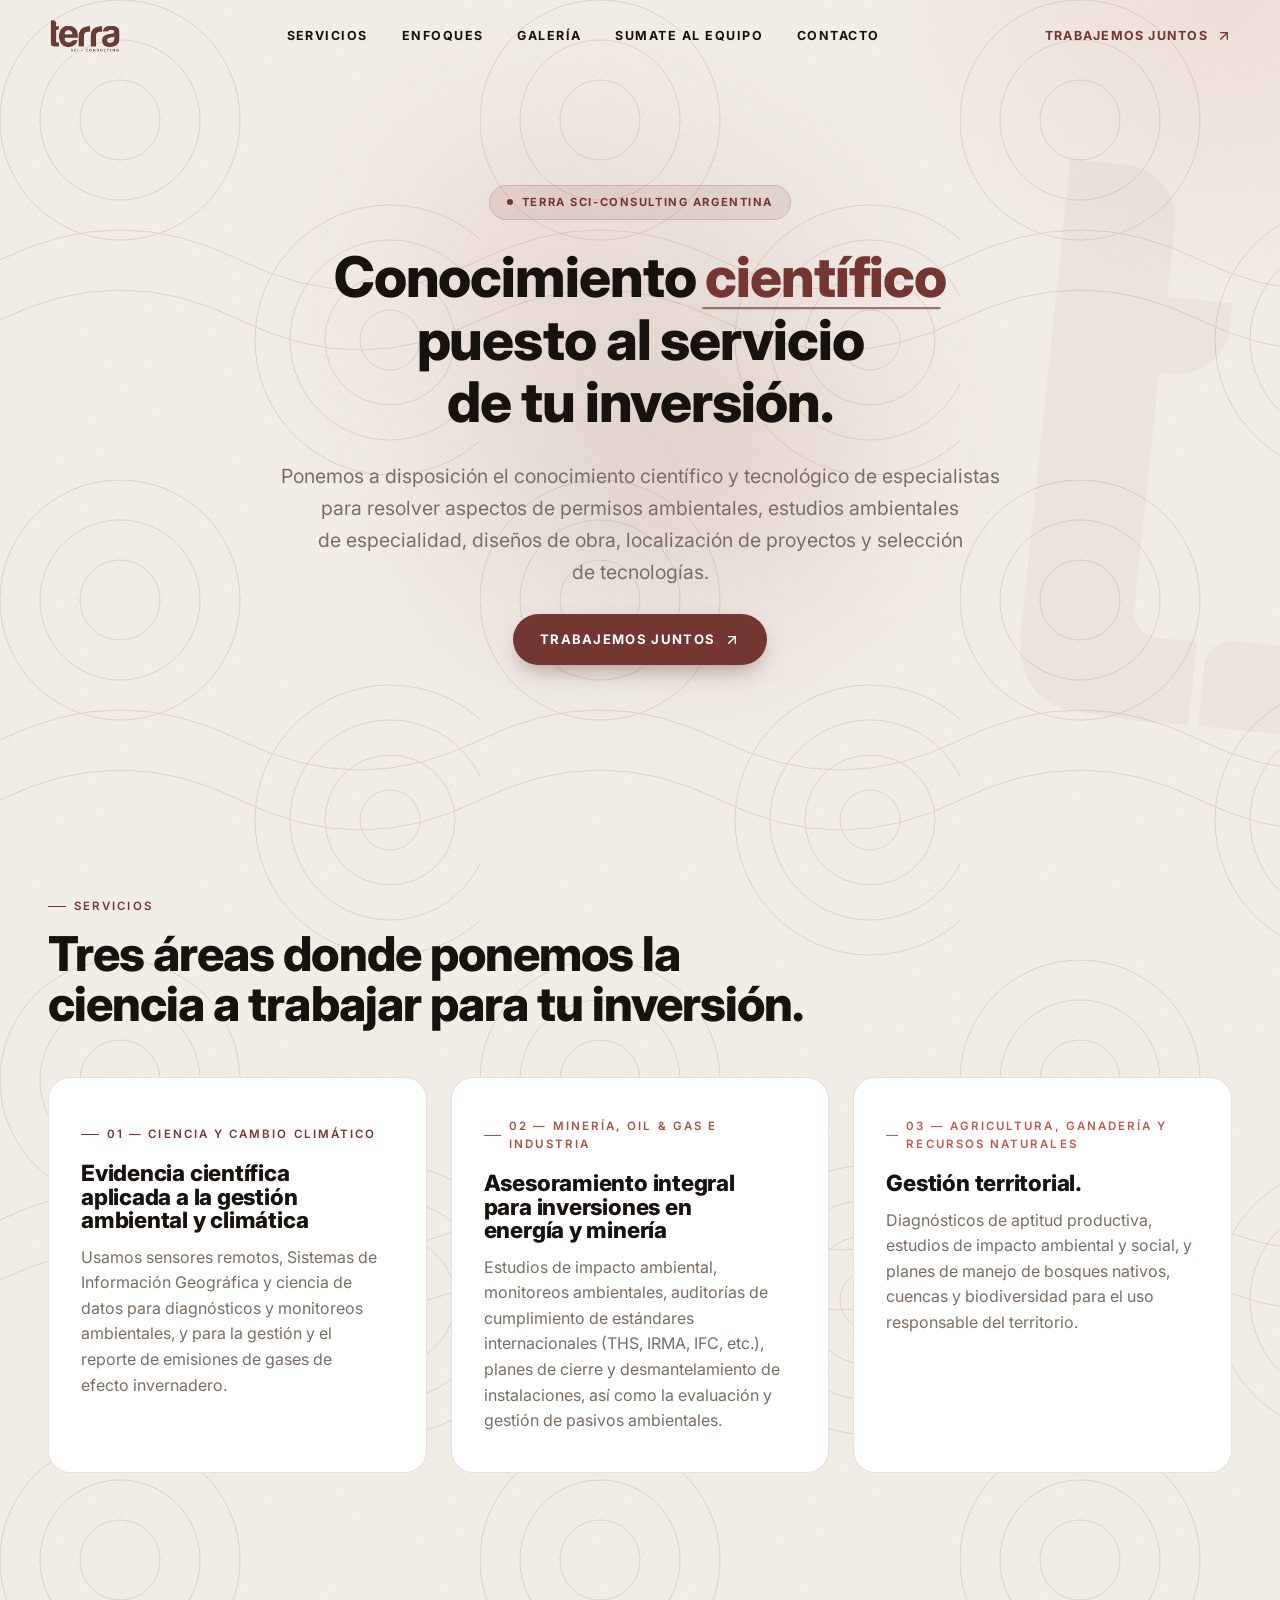
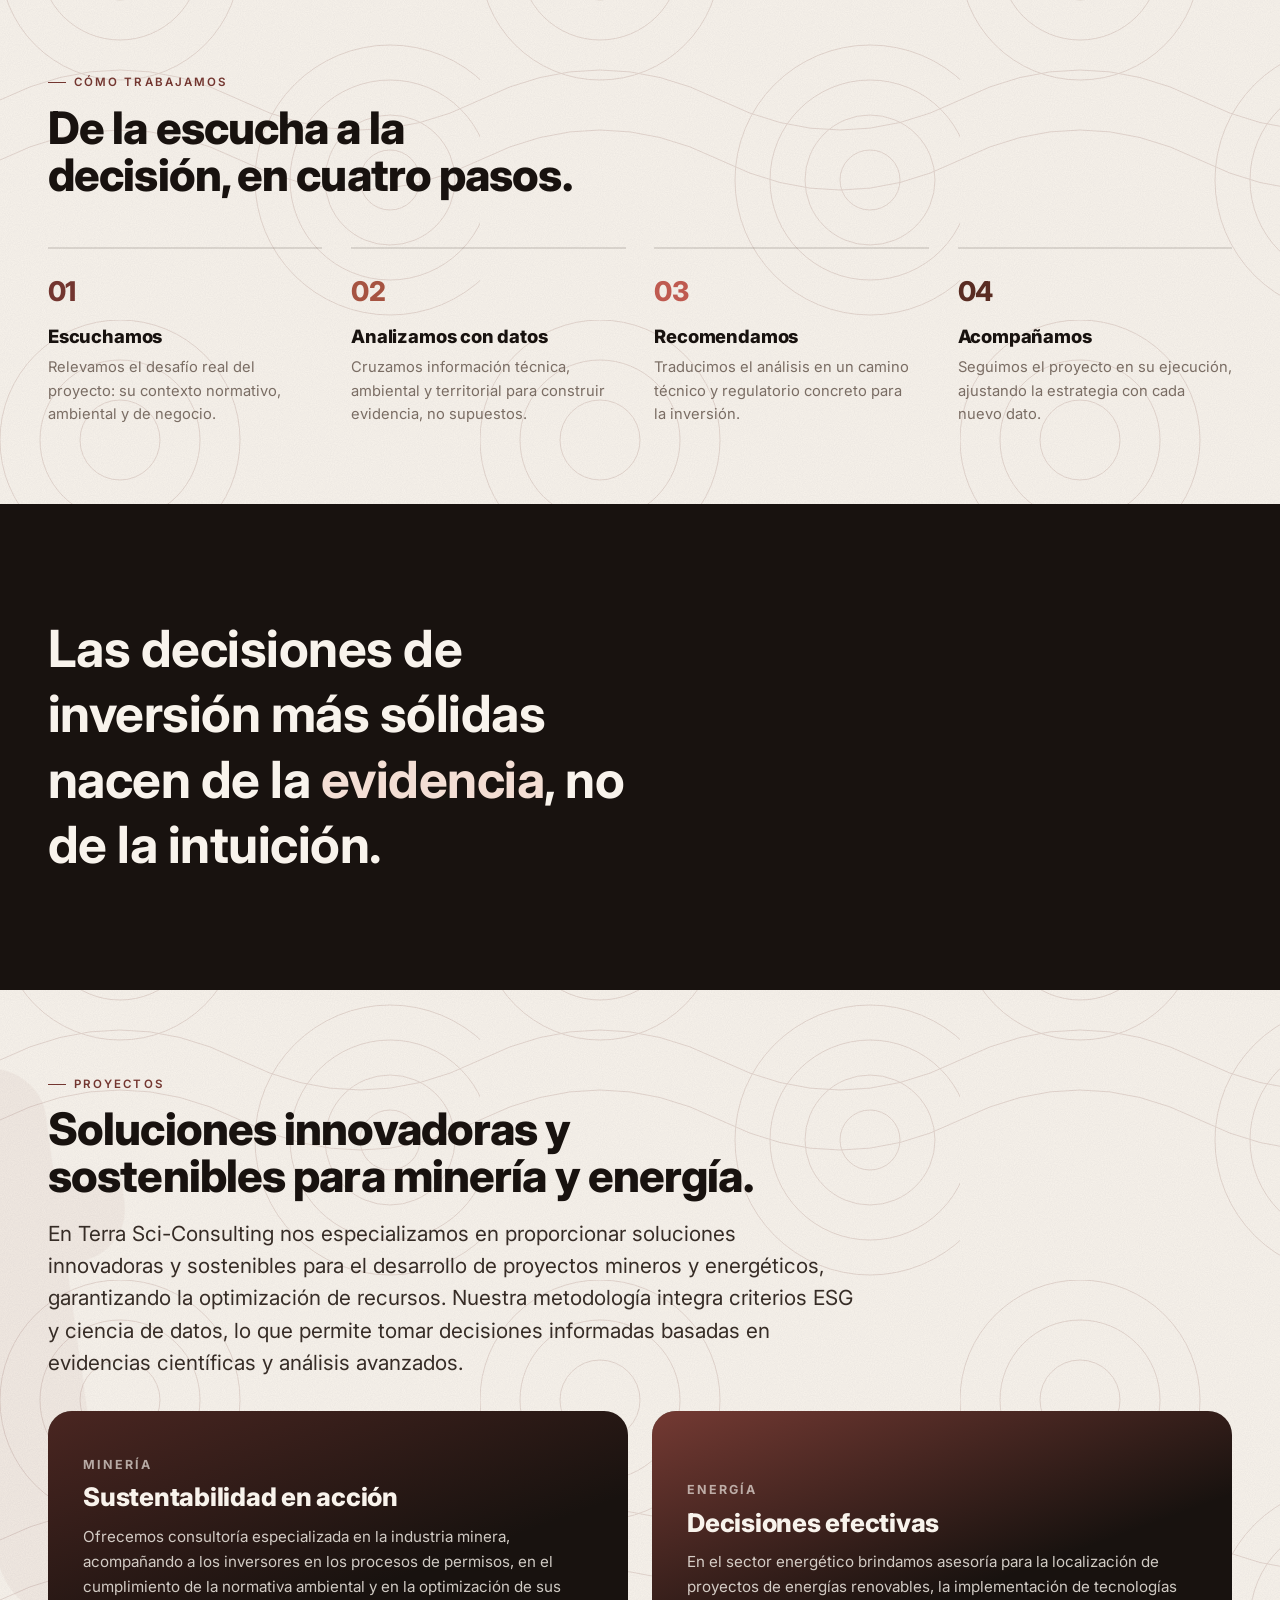
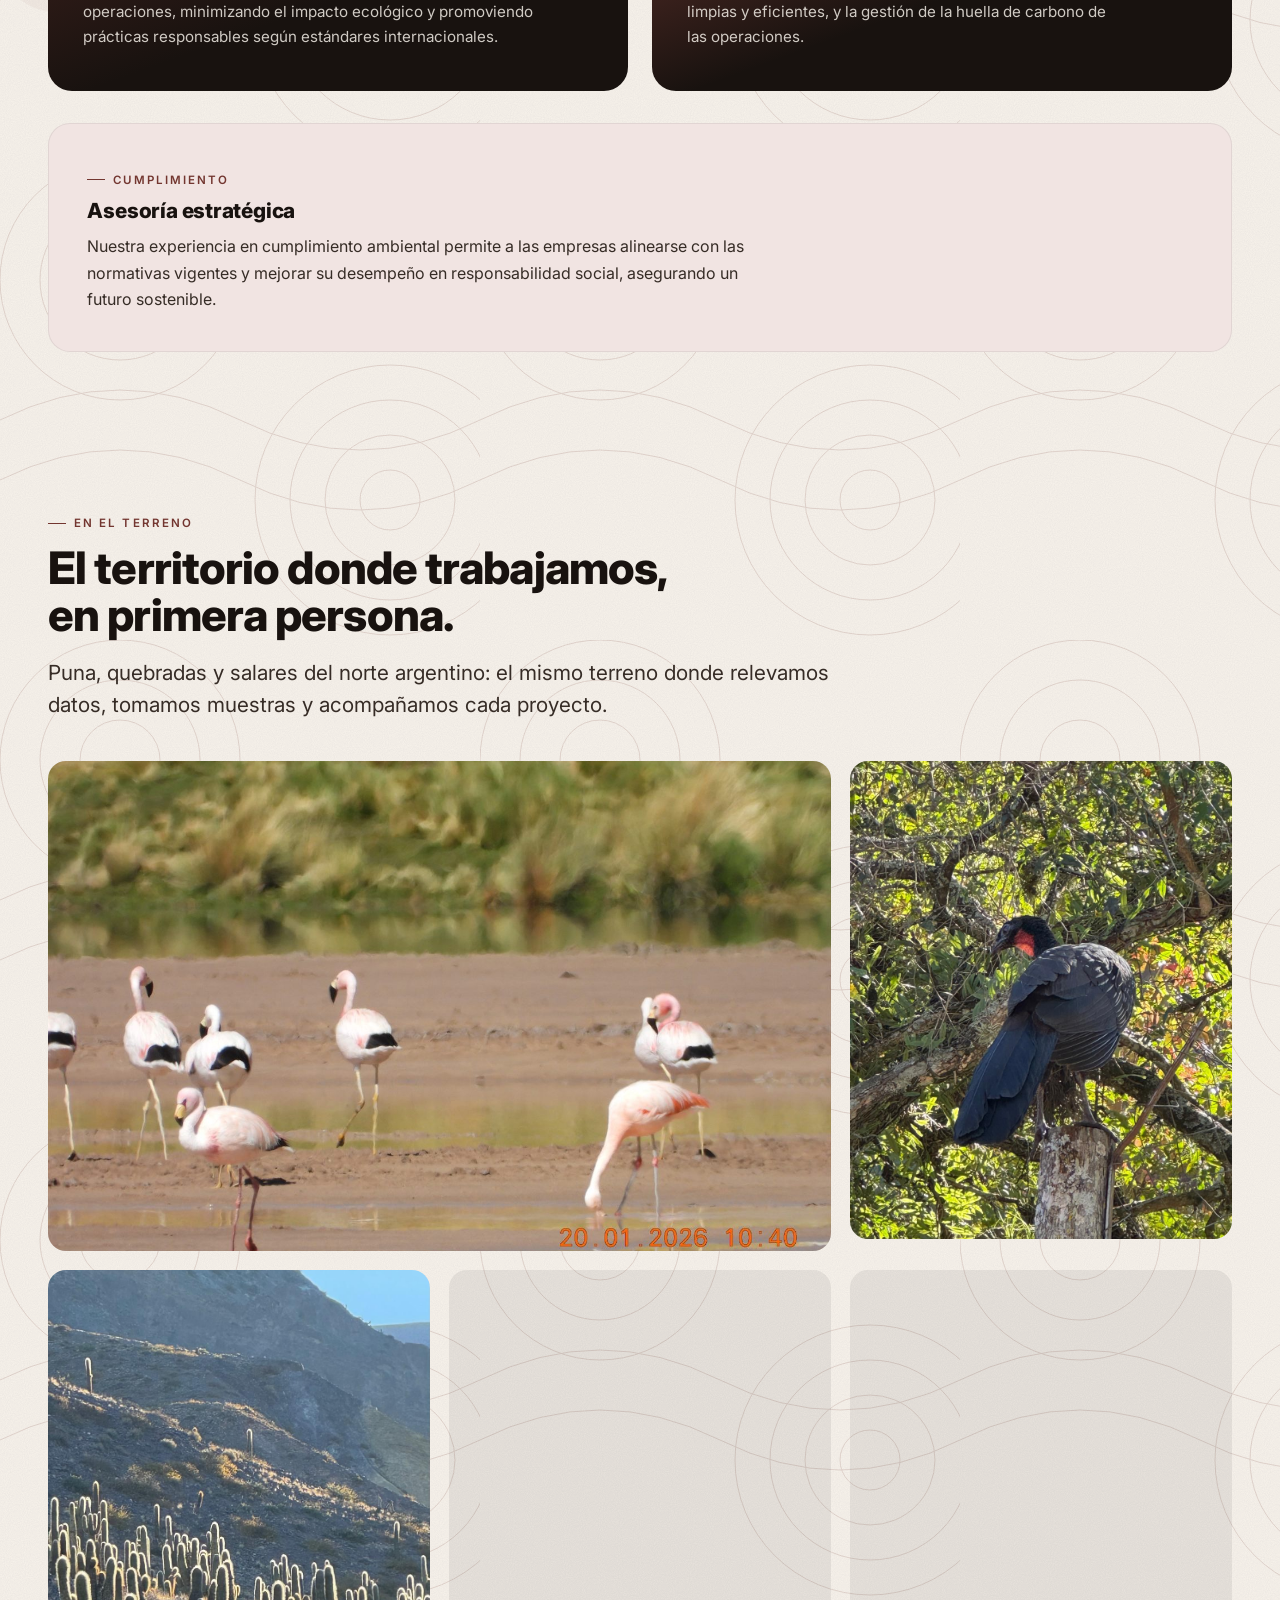
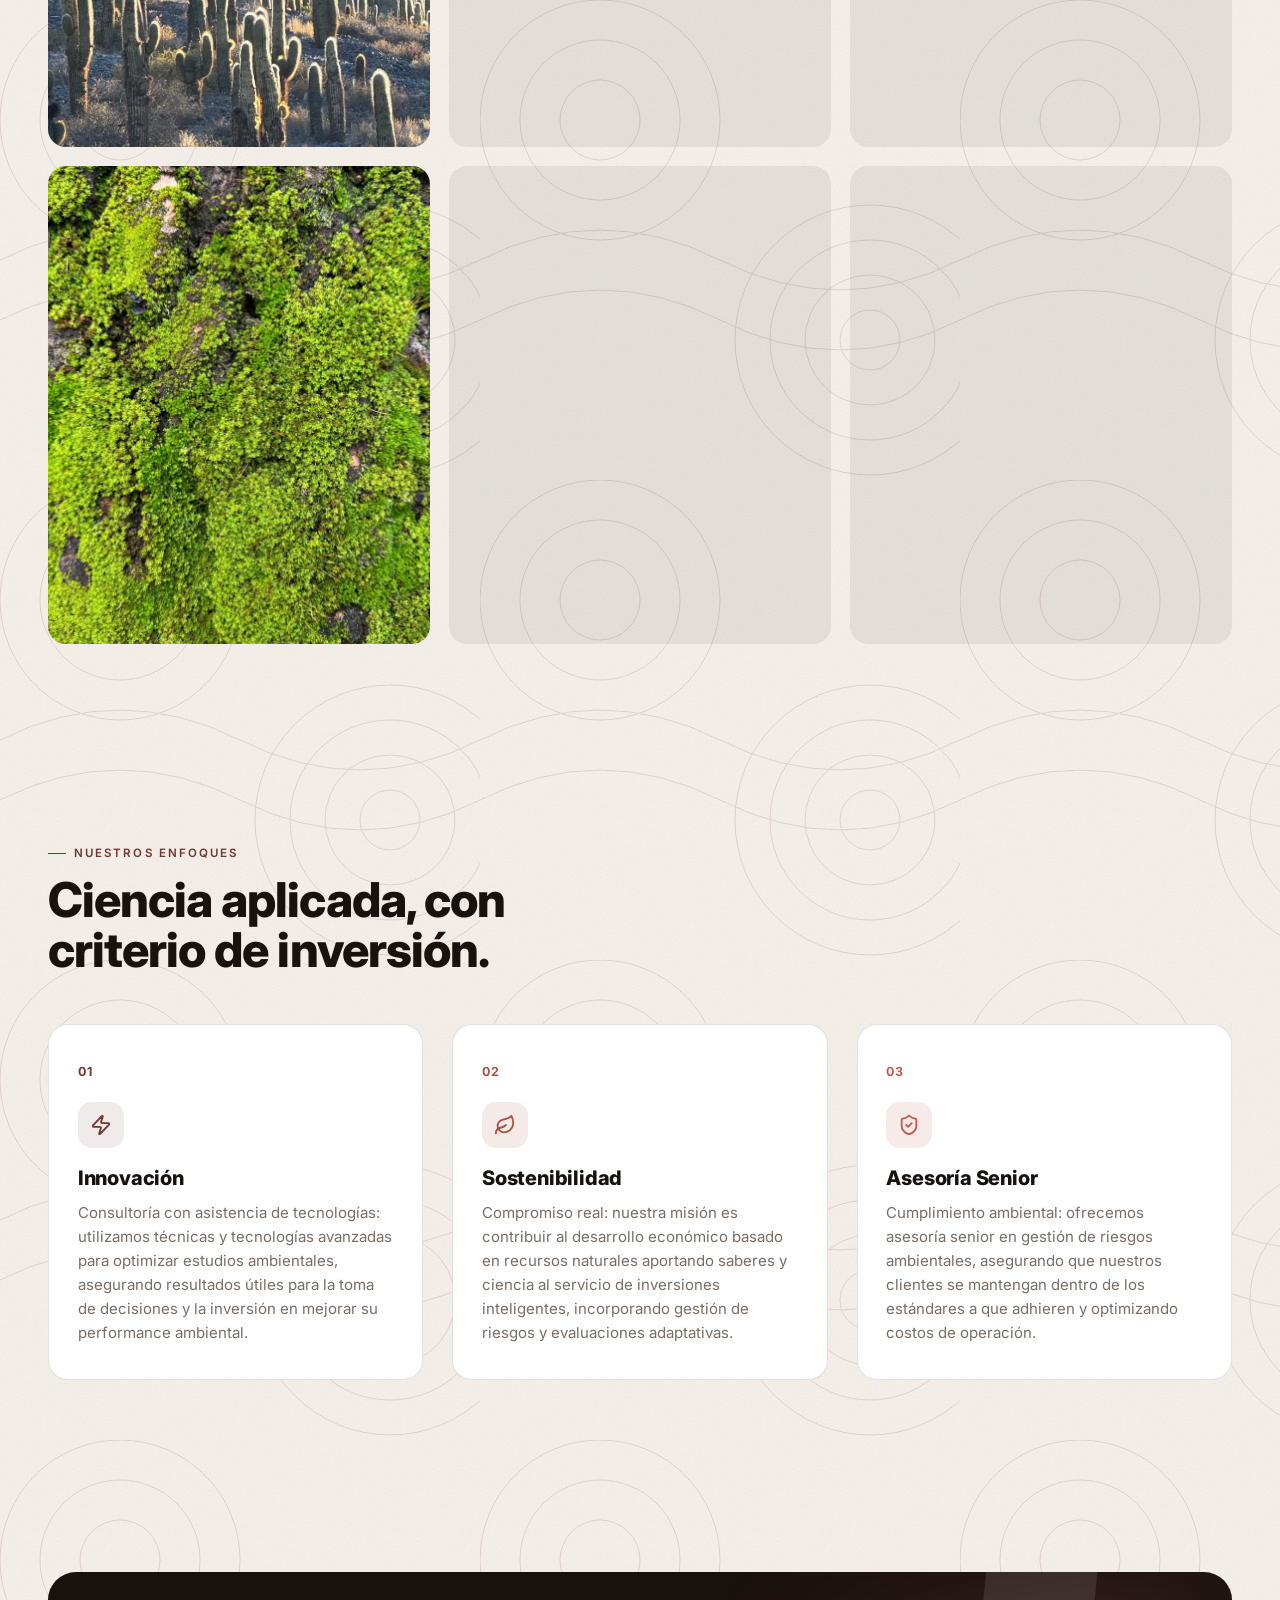
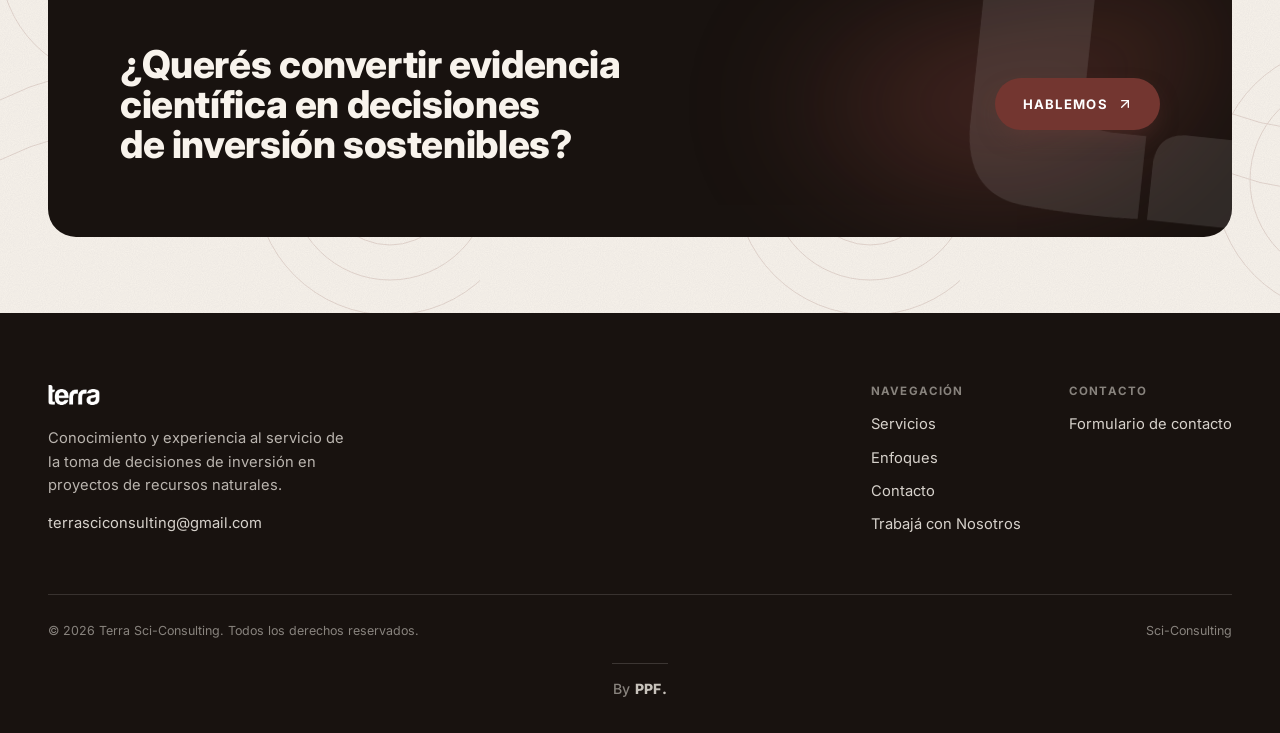
==== commit 9265eb8b: "Add Google Tag Manager snippet across all pages Installs GTM-N6H8W8QZ head script and body noscript " ====
--- a/index.html
+++ b/index.html
@@ -1,6 +1,13 @@
 <!DOCTYPE html>
 <html lang="es">
 <head>
+<!-- Google Tag Manager -->
+<script>(function(w,d,s,l,i){w[l]=w[l]||[];w[l].push({'gtm.start':
+new Date().getTime(),event:'gtm.js'});var f=d.getElementsByTagName(s)[0],
+j=d.createElement(s),dl=l!='dataLayer'?'&l='+l:'';j.async=true;j.src=
+'https://www.googletagmanager.com/gtm.js?id='+i+dl;f.parentNode.insertBefore(j,f);
+})(window,document,'script','dataLayer','GTM-N6H8W8QZ');</script>
+<!-- End Google Tag Manager -->
 <meta charset="UTF-8" />
 <meta name="viewport" content="width=device-width, initial-scale=1.0" />
 <title>Terra Sci-Consulting — Ciencia al servicio de tus decisiones de inversión</title>
@@ -46,6 +53,10 @@
 <link rel="stylesheet" href="styles.css?v=20260704a" />
 </head>
 <body>
+<!-- Google Tag Manager (noscript) -->
+<noscript><iframe src="https://www.googletagmanager.com/ns.html?id=GTM-N6H8W8QZ"
+height="0" width="0" style="display:none;visibility:hidden"></iframe></noscript>
+<!-- End Google Tag Manager (noscript) -->
 <a class="skip-link" href="#main">Saltar al contenido</a>
 
 <nav class="nav" data-fade-down>
